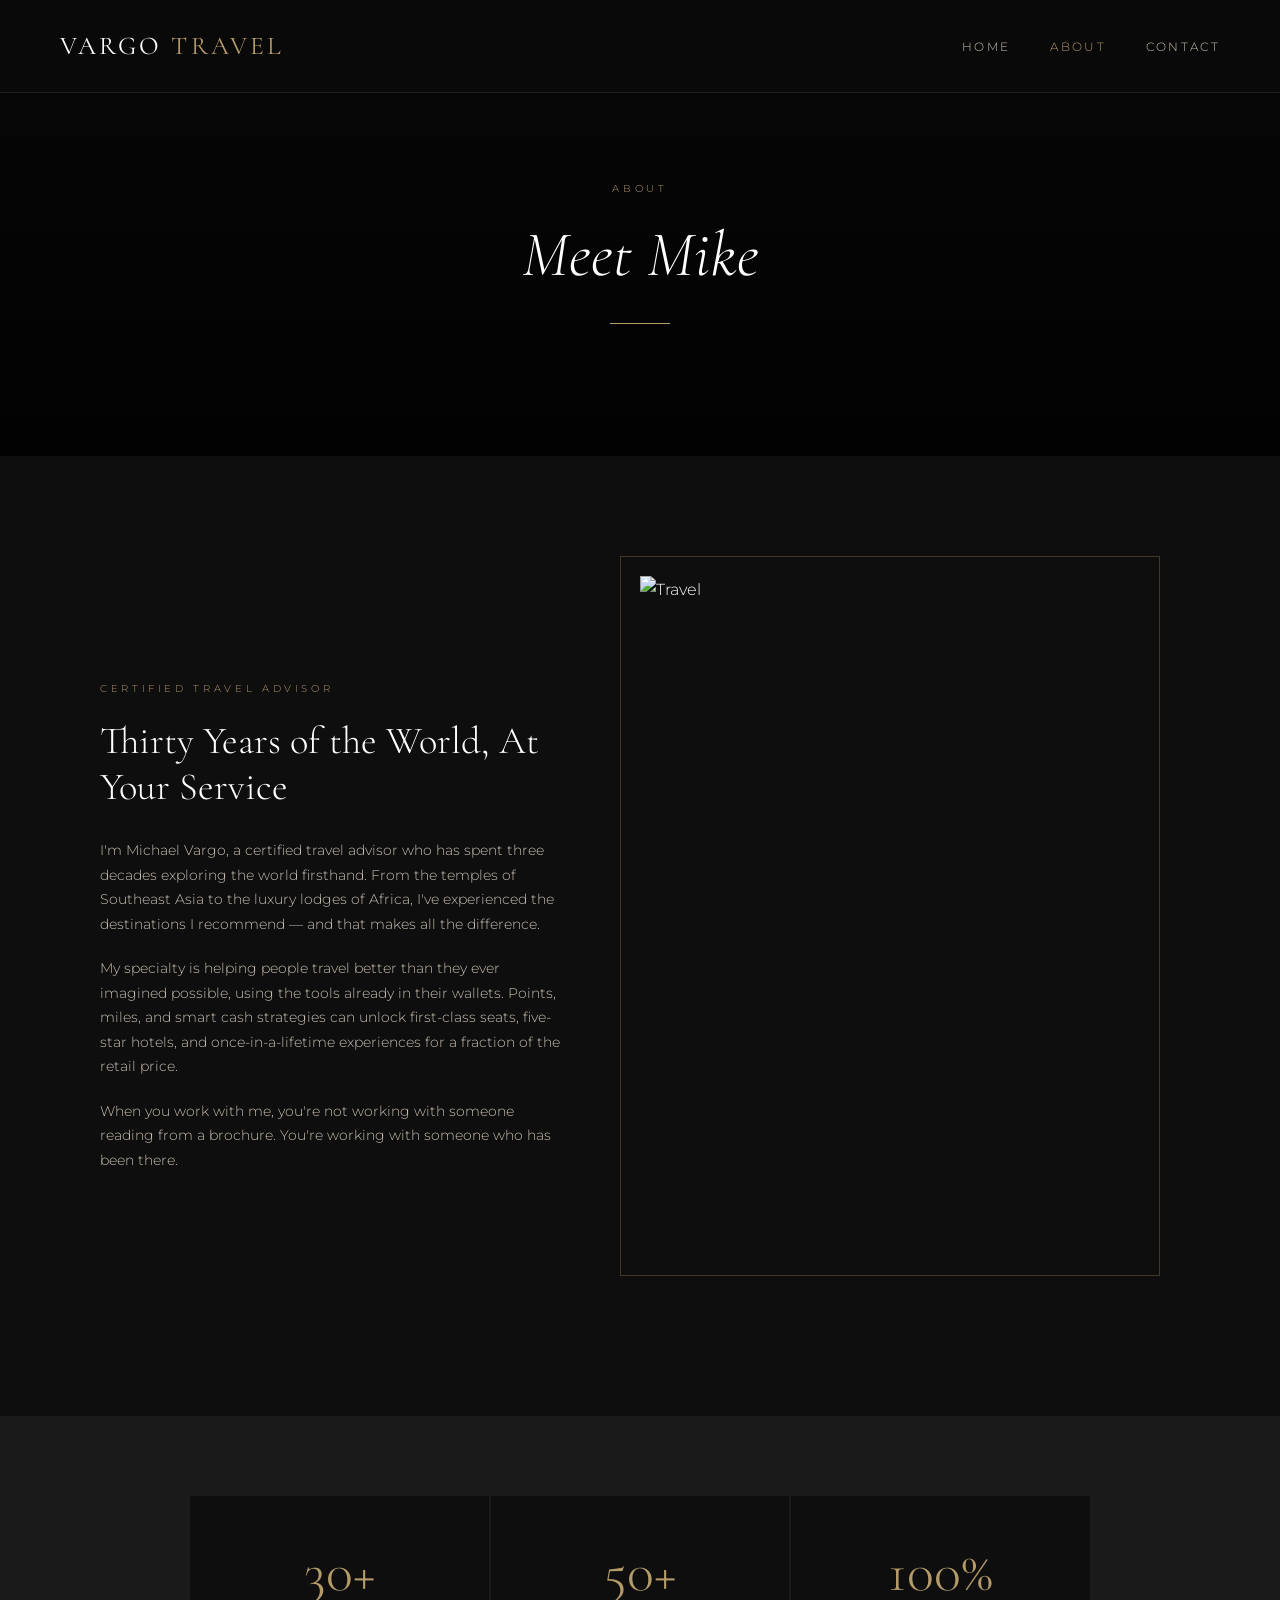
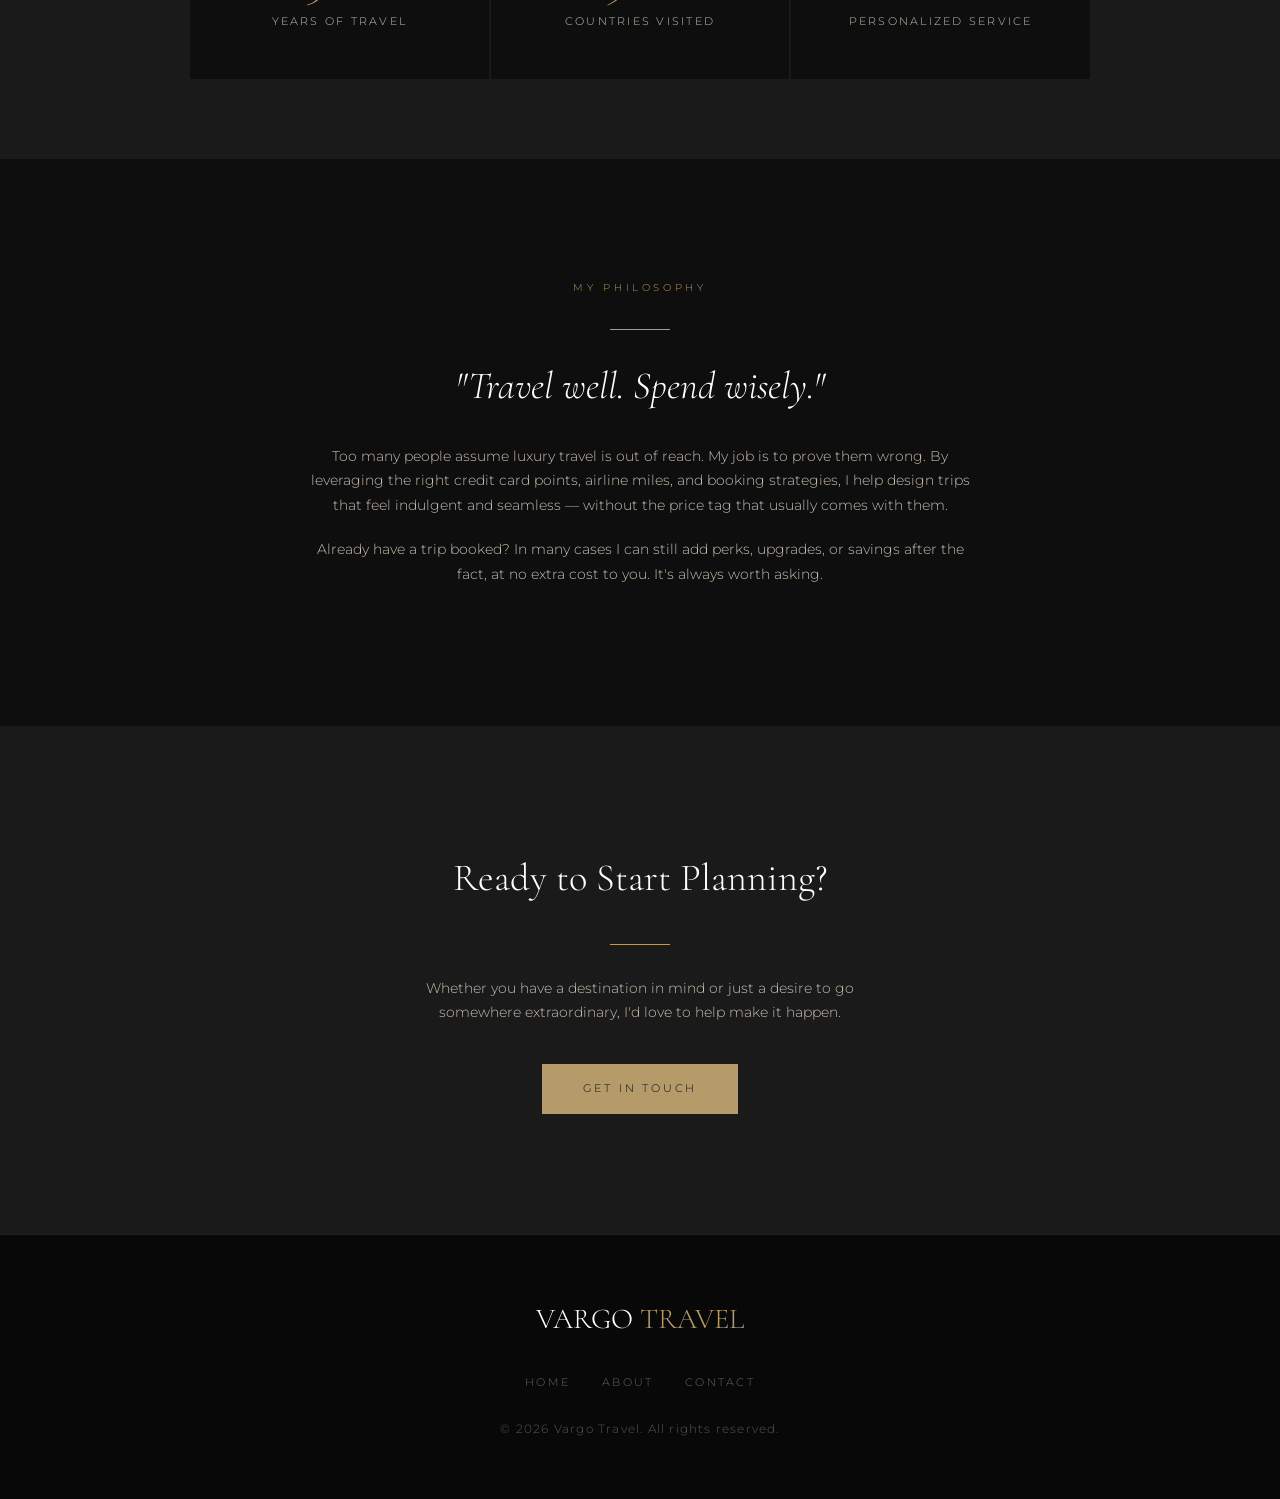
==== about.html @ 6642aa38 "v1" ====
<!DOCTYPE html>
<html lang="en">
<head>
  <meta charset="UTF-8" />
  <meta name="viewport" content="width=device-width, initial-scale=1.0"/>
  <title>About | Vargo Travel</title>
  <link rel="preconnect" href="https://fonts.googleapis.com">
  <link href="https://fonts.googleapis.com/css2?family=Cormorant+Garamond:ital,wght@0,300;0,400;0,500;1,300;1,400&family=Montserrat:wght@300;400;500;600&display=swap" rel="stylesheet">
  <style>
    *, *::before, *::after { box-sizing: border-box; margin: 0; padding: 0; }

    :root {
      --gold: #b59a6a;
      --gold-light: #d4b88a;
      --dark: #0e0e0e;
      --charcoal: #1a1a1a;
      --mid: #2e2e2e;
      --text-light: #c8bfb2;
      --white: #ffffff;
    }

    html { scroll-behavior: smooth; }

    body {
      font-family: 'Montserrat', sans-serif;
      background: var(--dark);
      color: var(--white);
      font-weight: 300;
      line-height: 1.7;
    }

    /* NAV */
    nav {
      position: fixed;
      top: 0; left: 0; right: 0;
      z-index: 100;
      display: flex;
      align-items: center;
      justify-content: space-between;
      padding: 24px 60px;
      background: rgba(10,10,10,0.95);
      backdrop-filter: blur(10px);
      border-bottom: 1px solid #1f1f1f;
    }
    .nav-logo {
      font-family: 'Cormorant Garamond', serif;
      font-size: 1.6rem;
      font-weight: 400;
      letter-spacing: 0.12em;
      color: var(--white);
      text-decoration: none;
    }
    .nav-logo span { color: var(--gold); }
    .nav-links { display: flex; gap: 40px; list-style: none; }
    .nav-links a {
      color: var(--text-light);
      text-decoration: none;
      font-size: 0.72rem;
      letter-spacing: 0.2em;
      text-transform: uppercase;
      transition: color 0.3s;
    }
    .nav-links a:hover, .nav-links a.active { color: var(--gold); }

    /* PAGE HERO */
    .page-hero {
      padding: 180px 60px 100px;
      text-align: center;
      background:
        linear-gradient(to bottom, rgba(0,0,0,0.5), rgba(0,0,0,0.85)),
        url('https://images.unsplash.com/photo-1488085061387-422e29b40080?w=1800&q=80') center/cover no-repeat;
    }
    .page-hero .eyebrow {
      font-size: 0.65rem;
      letter-spacing: 0.35em;
      text-transform: uppercase;
      color: var(--gold);
      margin-bottom: 20px;
    }
    .page-hero h1 {
      font-family: 'Cormorant Garamond', serif;
      font-size: clamp(2.5rem, 5vw, 4.5rem);
      font-weight: 300;
      font-style: italic;
      line-height: 1.15;
    }

    .gold-divider {
      width: 60px;
      height: 1px;
      background: var(--gold);
      margin: 32px auto;
    }

    /* INTRO */
    .intro {
      display: grid;
      grid-template-columns: 1fr 1fr;
      gap: 0;
      max-width: 1200px;
      margin: 0 auto;
      padding: 120px 60px;
      align-items: center;
    }
    .intro-text { padding-right: 80px; }
    .intro-text .eyebrow {
      font-size: 0.65rem;
      letter-spacing: 0.35em;
      text-transform: uppercase;
      color: var(--gold);
      margin-bottom: 20px;
    }
    .intro-text h2 {
      font-family: 'Cormorant Garamond', serif;
      font-size: clamp(1.8rem, 3vw, 2.8rem);
      font-weight: 300;
      margin-bottom: 28px;
      line-height: 1.2;
    }
    .intro-text p {
      color: var(--text-light);
      font-size: 0.9rem;
      margin-bottom: 20px;
    }
    .intro-image {
      position: relative;
    }
    .intro-image img {
      width: 100%;
      aspect-ratio: 3/4;
      object-fit: cover;
      display: block;
    }
    .intro-image::before {
      content: '';
      position: absolute;
      top: -20px; left: -20px;
      right: 20px; bottom: 20px;
      border: 1px solid var(--gold);
      opacity: 0.3;
      z-index: -1;
    }

    /* STATS */
    .stats {
      background: var(--charcoal);
      padding: 80px 60px;
    }
    .stats-grid {
      display: grid;
      grid-template-columns: repeat(3, 1fr);
      max-width: 900px;
      margin: 0 auto;
      text-align: center;
      gap: 2px;
    }
    .stat {
      padding: 48px 40px;
      background: var(--dark);
    }
    .stat-number {
      font-family: 'Cormorant Garamond', serif;
      font-size: 3.5rem;
      font-weight: 300;
      color: var(--gold);
      line-height: 1;
      margin-bottom: 12px;
    }
    .stat-label {
      font-size: 0.7rem;
      letter-spacing: 0.2em;
      text-transform: uppercase;
      color: var(--text-light);
    }

    /* PHILOSOPHY */
    .philosophy {
      padding: 120px 60px;
      max-width: 800px;
      margin: 0 auto;
      text-align: center;
    }
    .philosophy .eyebrow {
      font-size: 0.65rem;
      letter-spacing: 0.35em;
      text-transform: uppercase;
      color: var(--gold);
      margin-bottom: 20px;
    }
    .philosophy h2 {
      font-family: 'Cormorant Garamond', serif;
      font-size: clamp(1.8rem, 3vw, 2.8rem);
      font-weight: 300;
      font-style: italic;
      margin-bottom: 32px;
      line-height: 1.3;
    }
    .philosophy p {
      color: var(--text-light);
      font-size: 0.9rem;
      margin-bottom: 20px;
    }

    /* CTA */
    .cta-section {
      padding: 120px 60px;
      text-align: center;
      background: var(--charcoal);
    }
    .cta-section h2 {
      font-family: 'Cormorant Garamond', serif;
      font-size: clamp(1.8rem, 3vw, 2.8rem);
      font-weight: 300;
      margin-bottom: 20px;
    }
    .cta-section p {
      color: var(--text-light);
      max-width: 480px;
      margin: 0 auto 40px;
      font-size: 0.88rem;
    }
    .btn {
      display: inline-block;
      padding: 14px 40px;
      border: 1px solid var(--gold);
      color: var(--gold);
      text-decoration: none;
      font-size: 0.7rem;
      letter-spacing: 0.25em;
      text-transform: uppercase;
      transition: all 0.3s;
    }
    .btn:hover { background: var(--gold); color: var(--dark); }
    .btn-solid { background: var(--gold); color: var(--dark); }
    .btn-solid:hover { background: var(--gold-light); border-color: var(--gold-light); }

    /* FOOTER */
    footer {
      padding: 60px;
      background: #080808;
      text-align: center;
      border-top: 1px solid #1f1f1f;
    }
    .footer-logo {
      font-family: 'Cormorant Garamond', serif;
      font-size: 1.8rem;
      color: var(--white);
      margin-bottom: 16px;
    }
    .footer-logo span { color: var(--gold); }
    footer p { color: #555; font-size: 0.75rem; letter-spacing: 0.1em; }
    .footer-links { display: flex; gap: 32px; justify-content: center; margin: 24px 0; list-style: none; }
    .footer-links a {
      color: #666;
      text-decoration: none;
      font-size: 0.7rem;
      letter-spacing: 0.2em;
      text-transform: uppercase;
      transition: color 0.3s;
    }
    .footer-links a:hover { color: var(--gold); }

    @media (max-width: 900px) {
      .intro { grid-template-columns: 1fr; padding: 80px 24px; }
      .intro-text { padding-right: 0; margin-bottom: 48px; }
      .stats-grid { grid-template-columns: 1fr; }
      nav { padding: 20px 24px; }
      .nav-links { gap: 24px; }
      .page-hero { padding: 140px 24px 80px; }
      .philosophy, .cta-section { padding: 80px 24px; }
      footer { padding: 40px 24px; }
    }
  </style>
</head>
<body>

  <nav>
    <a href="index.html" class="nav-logo">VARGO <span>TRAVEL</span></a>
    <ul class="nav-links">
      <li><a href="index.html">Home</a></li>
      <li><a href="about.html" class="active">About</a></li>
      <li><a href="contact.html">Contact</a></li>
    </ul>
  </nav>

  <!-- PAGE HERO -->
  <section class="page-hero">
    <p class="eyebrow">About</p>
    <h1>Meet Mike</h1>
    <div class="gold-divider"></div>
  </section>

  <!-- INTRO -->
  <section class="intro">
    <div class="intro-text">
      <p class="eyebrow">Certified Travel Advisor</p>
      <h2>Thirty Years of the World, At Your Service</h2>
      <p>I'm Michael Vargo, a certified travel advisor who has spent three decades exploring the world firsthand. From the temples of Southeast Asia to the luxury lodges of Africa, I've experienced the destinations I recommend — and that makes all the difference.</p>
      <p>My specialty is helping people travel better than they ever imagined possible, using the tools already in their wallets. Points, miles, and smart cash strategies can unlock first-class seats, five-star hotels, and once-in-a-lifetime experiences for a fraction of the retail price.</p>
      <p>When you work with me, you're not working with someone reading from a brochure. You're working with someone who has been there.</p>
    </div>
    <div class="intro-image">
      <img src="https://images.unsplash.com/photo-1500835556837-99ac94a94552?w=800&q=80" alt="Travel" />
    </div>
  </section>

  <!-- STATS -->
  <section class="stats">
    <div class="stats-grid">
      <div class="stat">
        <div class="stat-number">30+</div>
        <div class="stat-label">Years of Travel</div>
      </div>
      <div class="stat">
        <div class="stat-number">50+</div>
        <div class="stat-label">Countries Visited</div>
      </div>
      <div class="stat">
        <div class="stat-number">100%</div>
        <div class="stat-label">Personalized Service</div>
      </div>
    </div>
  </section>

  <!-- PHILOSOPHY -->
  <section class="philosophy">
    <p class="eyebrow">My Philosophy</p>
    <div class="gold-divider"></div>
    <h2>"Travel well. Spend wisely."</h2>
    <p>Too many people assume luxury travel is out of reach. My job is to prove them wrong. By leveraging the right credit card points, airline miles, and booking strategies, I help design trips that feel indulgent and seamless — without the price tag that usually comes with them.</p>
    <p>Already have a trip booked? In many cases I can still add perks, upgrades, or savings after the fact, at no extra cost to you. It's always worth asking.</p>
  </section>

  <!-- CTA -->
  <section class="cta-section">
    <h2>Ready to Start Planning?</h2>
    <div class="gold-divider"></div>
    <p>Whether you have a destination in mind or just a desire to go somewhere extraordinary, I'd love to help make it happen.</p>
    <a href="contact.html" class="btn btn-solid">Get In Touch</a>
  </section>

  <footer>
    <div class="footer-logo">VARGO <span>TRAVEL</span></div>
    <ul class="footer-links">
      <li><a href="index.html">Home</a></li>
      <li><a href="about.html">About</a></li>
      <li><a href="contact.html">Contact</a></li>
    </ul>
    <p>&copy; 2026 Vargo Travel. All rights reserved.</p>
  </footer>

</body>
</html>
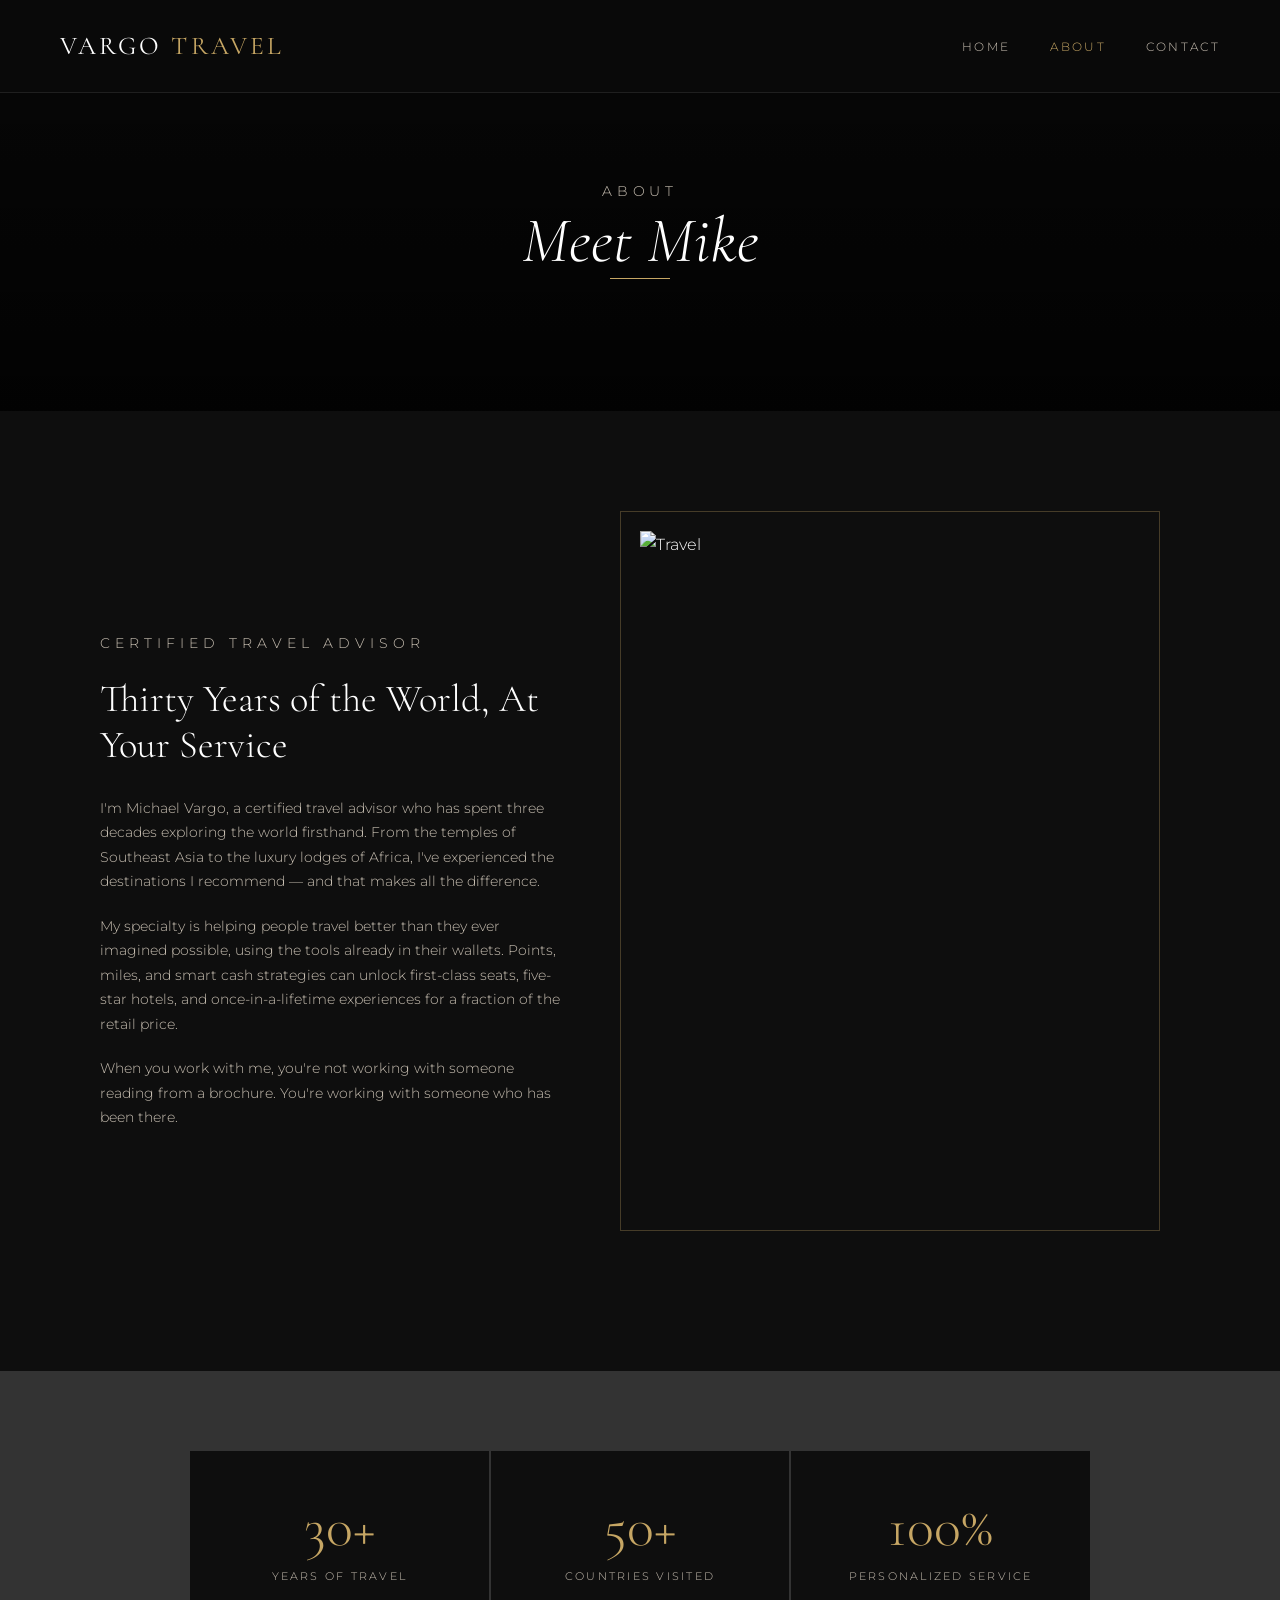
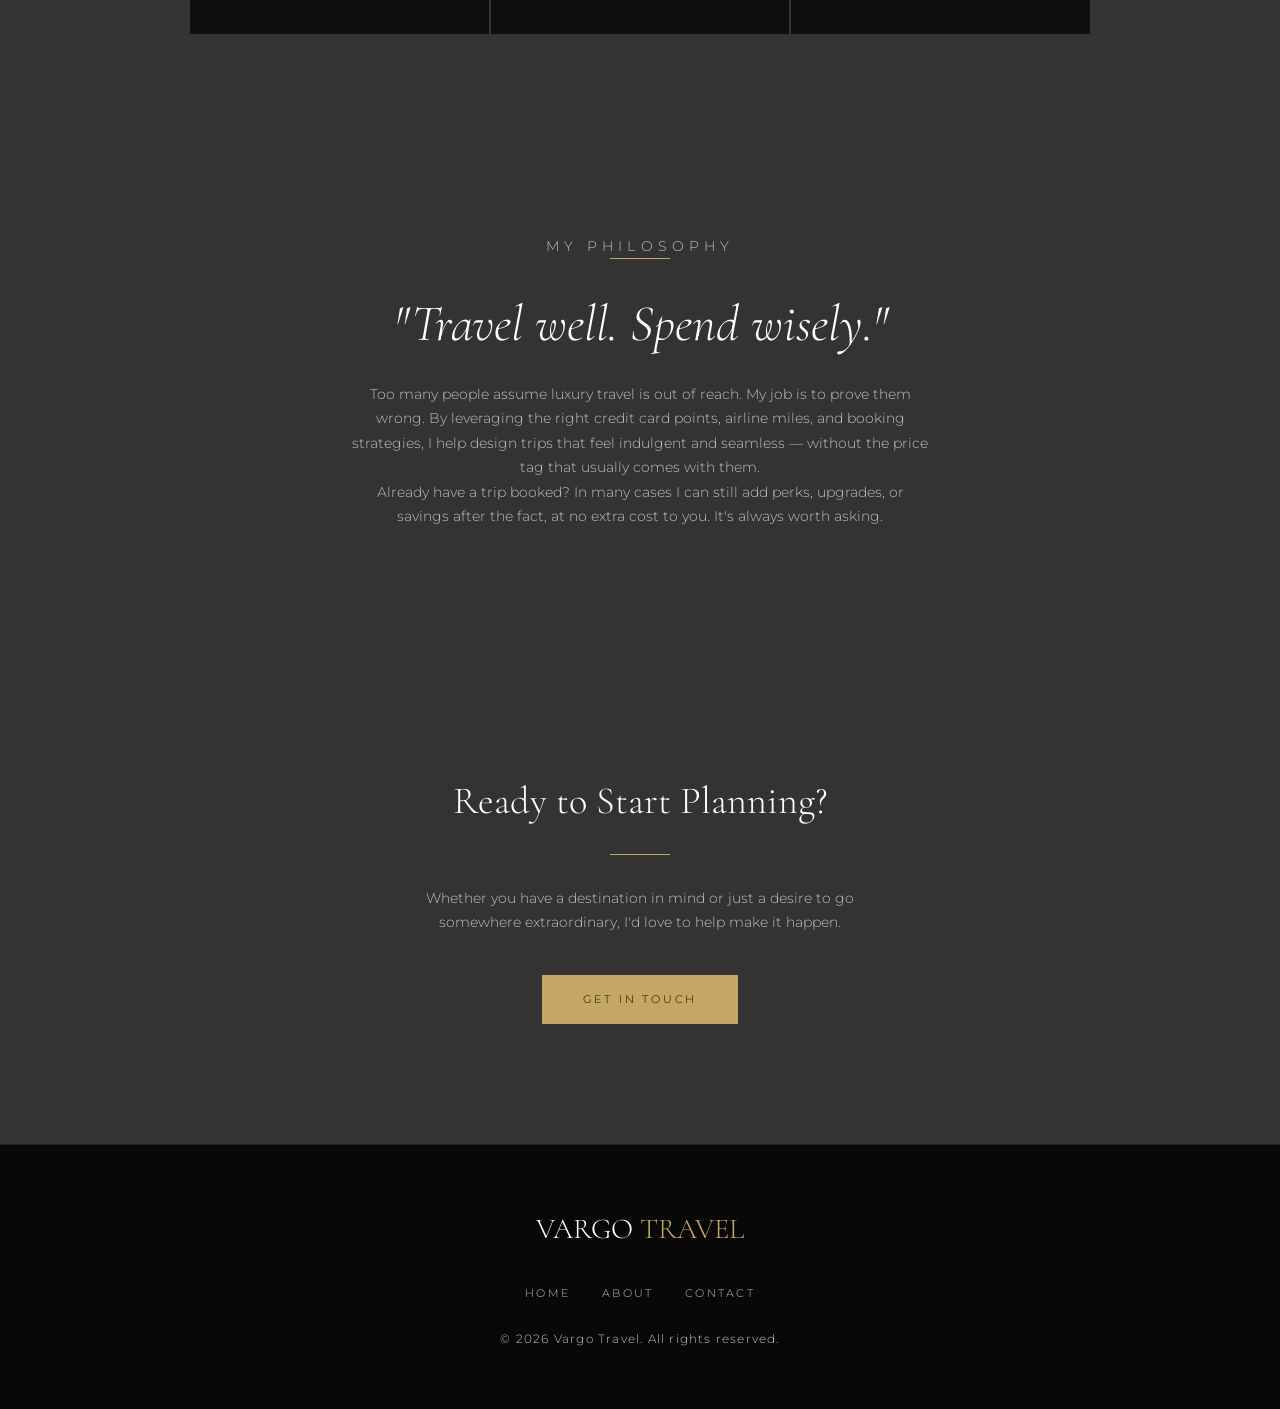
==== commit d8124013: "created css file" ====
--- a/about.html
+++ b/about.html
@@ -6,275 +6,11 @@
   <title>About | Vargo Travel</title>
   <link rel="preconnect" href="https://fonts.googleapis.com">
   <link href="https://fonts.googleapis.com/css2?family=Cormorant+Garamond:ital,wght@0,300;0,400;0,500;1,300;1,400&family=Montserrat:wght@300;400;500;600&display=swap" rel="stylesheet">
-  <style>
-    *, *::before, *::after { box-sizing: border-box; margin: 0; padding: 0; }
-
-    :root {
-      --gold: #b59a6a;
-      --gold-light: #d4b88a;
-      --dark: #0e0e0e;
-      --charcoal: #1a1a1a;
-      --mid: #2e2e2e;
-      --text-light: #c8bfb2;
-      --white: #ffffff;
-    }
-
-    html { scroll-behavior: smooth; }
-
-    body {
-      font-family: 'Montserrat', sans-serif;
-      background: var(--dark);
-      color: var(--white);
-      font-weight: 300;
-      line-height: 1.7;
-    }
-
-    /* NAV */
-    nav {
-      position: fixed;
-      top: 0; left: 0; right: 0;
-      z-index: 100;
-      display: flex;
-      align-items: center;
-      justify-content: space-between;
-      padding: 24px 60px;
-      background: rgba(10,10,10,0.95);
-      backdrop-filter: blur(10px);
-      border-bottom: 1px solid #1f1f1f;
-    }
-    .nav-logo {
-      font-family: 'Cormorant Garamond', serif;
-      font-size: 1.6rem;
-      font-weight: 400;
-      letter-spacing: 0.12em;
-      color: var(--white);
-      text-decoration: none;
-    }
-    .nav-logo span { color: var(--gold); }
-    .nav-links { display: flex; gap: 40px; list-style: none; }
-    .nav-links a {
-      color: var(--text-light);
-      text-decoration: none;
-      font-size: 0.72rem;
-      letter-spacing: 0.2em;
-      text-transform: uppercase;
-      transition: color 0.3s;
-    }
-    .nav-links a:hover, .nav-links a.active { color: var(--gold); }
-
-    /* PAGE HERO */
-    .page-hero {
-      padding: 180px 60px 100px;
-      text-align: center;
-      background:
-        linear-gradient(to bottom, rgba(0,0,0,0.5), rgba(0,0,0,0.85)),
-        url('https://images.unsplash.com/photo-1488085061387-422e29b40080?w=1800&q=80') center/cover no-repeat;
-    }
-    .page-hero .eyebrow {
-      font-size: 0.65rem;
-      letter-spacing: 0.35em;
-      text-transform: uppercase;
-      color: var(--gold);
-      margin-bottom: 20px;
-    }
-    .page-hero h1 {
-      font-family: 'Cormorant Garamond', serif;
-      font-size: clamp(2.5rem, 5vw, 4.5rem);
-      font-weight: 300;
-      font-style: italic;
-      line-height: 1.15;
-    }
-
-    .gold-divider {
-      width: 60px;
-      height: 1px;
-      background: var(--gold);
-      margin: 32px auto;
-    }
-
-    /* INTRO */
-    .intro {
-      display: grid;
-      grid-template-columns: 1fr 1fr;
-      gap: 0;
-      max-width: 1200px;
-      margin: 0 auto;
-      padding: 120px 60px;
-      align-items: center;
-    }
-    .intro-text { padding-right: 80px; }
-    .intro-text .eyebrow {
-      font-size: 0.65rem;
-      letter-spacing: 0.35em;
-      text-transform: uppercase;
-      color: var(--gold);
-      margin-bottom: 20px;
-    }
-    .intro-text h2 {
-      font-family: 'Cormorant Garamond', serif;
-      font-size: clamp(1.8rem, 3vw, 2.8rem);
-      font-weight: 300;
-      margin-bottom: 28px;
-      line-height: 1.2;
-    }
-    .intro-text p {
-      color: var(--text-light);
-      font-size: 0.9rem;
-      margin-bottom: 20px;
-    }
-    .intro-image {
-      position: relative;
-    }
-    .intro-image img {
-      width: 100%;
-      aspect-ratio: 3/4;
-      object-fit: cover;
-      display: block;
-    }
-    .intro-image::before {
-      content: '';
-      position: absolute;
-      top: -20px; left: -20px;
-      right: 20px; bottom: 20px;
-      border: 1px solid var(--gold);
-      opacity: 0.3;
-      z-index: -1;
-    }
-
-    /* STATS */
-    .stats {
-      background: var(--charcoal);
-      padding: 80px 60px;
-    }
-    .stats-grid {
-      display: grid;
-      grid-template-columns: repeat(3, 1fr);
-      max-width: 900px;
-      margin: 0 auto;
-      text-align: center;
-      gap: 2px;
-    }
-    .stat {
-      padding: 48px 40px;
-      background: var(--dark);
-    }
-    .stat-number {
-      font-family: 'Cormorant Garamond', serif;
-      font-size: 3.5rem;
-      font-weight: 300;
-      color: var(--gold);
-      line-height: 1;
-      margin-bottom: 12px;
-    }
-    .stat-label {
-      font-size: 0.7rem;
-      letter-spacing: 0.2em;
-      text-transform: uppercase;
-      color: var(--text-light);
-    }
-
-    /* PHILOSOPHY */
-    .philosophy {
-      padding: 120px 60px;
-      max-width: 800px;
-      margin: 0 auto;
-      text-align: center;
-    }
-    .philosophy .eyebrow {
-      font-size: 0.65rem;
-      letter-spacing: 0.35em;
-      text-transform: uppercase;
-      color: var(--gold);
-      margin-bottom: 20px;
-    }
-    .philosophy h2 {
-      font-family: 'Cormorant Garamond', serif;
-      font-size: clamp(1.8rem, 3vw, 2.8rem);
-      font-weight: 300;
-      font-style: italic;
-      margin-bottom: 32px;
-      line-height: 1.3;
-    }
-    .philosophy p {
-      color: var(--text-light);
-      font-size: 0.9rem;
-      margin-bottom: 20px;
-    }
-
-    /* CTA */
-    .cta-section {
-      padding: 120px 60px;
-      text-align: center;
-      background: var(--charcoal);
-    }
-    .cta-section h2 {
-      font-family: 'Cormorant Garamond', serif;
-      font-size: clamp(1.8rem, 3vw, 2.8rem);
-      font-weight: 300;
-      margin-bottom: 20px;
-    }
-    .cta-section p {
-      color: var(--text-light);
-      max-width: 480px;
-      margin: 0 auto 40px;
-      font-size: 0.88rem;
-    }
-    .btn {
-      display: inline-block;
-      padding: 14px 40px;
-      border: 1px solid var(--gold);
-      color: var(--gold);
-      text-decoration: none;
-      font-size: 0.7rem;
-      letter-spacing: 0.25em;
-      text-transform: uppercase;
-      transition: all 0.3s;
-    }
-    .btn:hover { background: var(--gold); color: var(--dark); }
-    .btn-solid { background: var(--gold); color: var(--dark); }
-    .btn-solid:hover { background: var(--gold-light); border-color: var(--gold-light); }
-
-    /* FOOTER */
-    footer {
-      padding: 60px;
-      background: #080808;
-      text-align: center;
-      border-top: 1px solid #1f1f1f;
-    }
-    .footer-logo {
-      font-family: 'Cormorant Garamond', serif;
-      font-size: 1.8rem;
-      color: var(--white);
-      margin-bottom: 16px;
-    }
-    .footer-logo span { color: var(--gold); }
-    footer p { color: #555; font-size: 0.75rem; letter-spacing: 0.1em; }
-    .footer-links { display: flex; gap: 32px; justify-content: center; margin: 24px 0; list-style: none; }
-    .footer-links a {
-      color: #666;
-      text-decoration: none;
-      font-size: 0.7rem;
-      letter-spacing: 0.2em;
-      text-transform: uppercase;
-      transition: color 0.3s;
-    }
-    .footer-links a:hover { color: var(--gold); }
-
-    @media (max-width: 900px) {
-      .intro { grid-template-columns: 1fr; padding: 80px 24px; }
-      .intro-text { padding-right: 0; margin-bottom: 48px; }
-      .stats-grid { grid-template-columns: 1fr; }
-      nav { padding: 20px 24px; }
-      .nav-links { gap: 24px; }
-      .page-hero { padding: 140px 24px 80px; }
-      .philosophy, .cta-section { padding: 80px 24px; }
-      footer { padding: 40px 24px; }
-    }
-  </style>
+  <link rel="stylesheet" href="styles.css">
 </head>
 <body>
 
-  <nav>
+  <nav class="solid">
     <a href="index.html" class="nav-logo">VARGO <span>TRAVEL</span></a>
     <ul class="nav-links">
       <li><a href="index.html">Home</a></li>
@@ -284,7 +20,7 @@
   </nav>
 
   <!-- PAGE HERO -->
-  <section class="page-hero">
+  <section class="page-hero" style="background: linear-gradient(to bottom, rgba(0,0,0,0.5), rgba(0,0,0,0.85)), url('https://images.unsplash.com/photo-1488085061387-422e29b40080?w=1800&q=80') center/cover no-repeat;">
     <p class="eyebrow">About</p>
     <h1>Meet Mike</h1>
     <div class="gold-divider"></div>
@@ -301,6 +37,7 @@
     </div>
     <div class="intro-image">
       <img src="https://images.unsplash.com/photo-1500835556837-99ac94a94552?w=800&q=80" alt="Travel" />
+      <!--img src="./images/me-beer.jpeg" alt="Travel" /-->
     </div>
   </section>
 
@@ -332,7 +69,7 @@
   </section>
 
   <!-- CTA -->
-  <section class="cta-section">
+  <section class="cta-charcoal">
     <h2>Ready to Start Planning?</h2>
     <div class="gold-divider"></div>
     <p>Whether you have a destination in mind or just a desire to go somewhere extraordinary, I'd love to help make it happen.</p>
--- a/styles.css
+++ b/styles.css
@@ -0,0 +1,532 @@
+*, *::before, *::after { box-sizing: border-box; margin: 0; padding: 0; }
+
+:root {
+  --gold: #C6A664;
+  --gold-light: #d4b88a;
+  --dark: #0e0e0e;
+  --charcoal: #333333;
+  --mid: #2e2e2e;
+  --text-light: #c8bfb2;
+  --white: #ffffff;
+  --teal: #009688;
+}
+
+html { scroll-behavior: smooth; }
+
+body {
+  font-family: 'Montserrat', sans-serif;
+  background: var(--dark);
+  color: var(--white);
+  font-weight: 300;
+  line-height: 1.7;
+}
+
+/* NAV */
+nav {
+  position: fixed;
+  top: 0; left: 0; right: 0;
+  z-index: 100;
+  display: flex;
+  align-items: center;
+  justify-content: space-between;
+  padding: 24px 60px;
+  background: linear-gradient(to bottom, rgba(0,0,0,0.8), transparent);
+  transition: background 0.3s;
+}
+nav.scrolled {
+  background: rgba(10,10,10,0.95);
+  backdrop-filter: blur(10px);
+}
+nav.solid {
+  background: rgba(10,10,10,0.95);
+  backdrop-filter: blur(10px);
+  border-bottom: 1px solid #1f1f1f;
+}
+.nav-logo {
+  font-family: 'Cormorant Garamond', serif;
+  font-size: 1.6rem;
+  font-weight: 400;
+  letter-spacing: 0.12em;
+  color: var(--white);
+  text-decoration: none;
+}
+.nav-logo span { color: var(--gold); }
+.nav-links { display: flex; gap: 40px; list-style: none; }
+.nav-links a {
+  color: var(--text-light);
+  text-decoration: none;
+  font-size: 0.72rem;
+  letter-spacing: 0.2em;
+  text-transform: uppercase;
+  transition: color 0.3s;
+}
+.nav-links a:hover,
+.nav-links a.active { color: var(--gold); }
+
+/* HERO */
+.hero {
+  height: 100vh;
+  position: relative;
+  display: flex;
+  align-items: center;
+  justify-content: center;
+  text-align: center;
+  overflow: hidden;
+}
+.hero-bg {
+  position: absolute;
+  inset: 0;
+  background:
+    linear-gradient(to bottom, rgba(0,0,0,0.3) 0%, rgba(0,0,0,0.55) 60%, rgba(0,0,0,0.85) 100%),
+    url('https://images.unsplash.com/photo-1506905925346-21bda4d32df4?w=1800&q=80') center/cover no-repeat;
+}
+.hero-content { position: relative; z-index: 1; max-width: 820px; padding: 0 24px; }
+.hero-eyebrow {
+  font-size: 0.68rem;
+  letter-spacing: 0.35em;
+  text-transform: uppercase;
+  color: var(--gold);
+  margin-bottom: 28px;
+}
+.hero h1 {
+  font-family: 'Cormorant Garamond', serif;
+  font-size: clamp(3rem, 7vw, 5.5rem);
+  font-weight: 300;
+  line-height: 1.1;
+  margin-bottom: 28px;
+  letter-spacing: 0.02em;
+}
+.hero h1 em { font-style: italic; color: var(--gold-light); }
+.hero-sub {
+  font-size: 0.85rem;
+  color: var(--text-light);
+  max-width: 520px;
+  margin: 0 auto 48px;
+  letter-spacing: 0.05em;
+}
+
+/* BUTTONS */
+.btn {
+  display: inline-block;
+  padding: 14px 40px;
+  border: 1px solid var(--gold);
+  color: var(--gold);
+  text-decoration: none;
+  font-size: 0.7rem;
+  letter-spacing: 0.25em;
+  text-transform: uppercase;
+  transition: all 0.3s;
+}
+.btn:hover { background: var(--gold); color: var(--dark); }
+.btn-solid { background: var(--gold); color: var(--dark); }
+.btn-solid:hover { background: var(--gold-light); border-color: var(--gold-light); }
+.btn-group { display: flex; gap: 16px; justify-content: center; flex-wrap: wrap; }
+
+/* DIVIDER */
+.gold-divider {
+  width: 60px;
+  height: 1px;
+  background: var(--gold);
+  margin: 0 auto 32px;
+}
+
+/* SECTION EYEBROW */
+.section-eyebrow,
+.eyebrow {
+  font-size: 0.65rem;
+  letter-spacing: 0.35em;
+  text-transform: uppercase;
+  color: var(--gold);
+  margin-bottom: 20px;
+}
+
+/* PHILOSOPHY (index) */
+.philosophy {
+  padding: 120px 60px;
+  text-align: center;
+  background: var(--charcoal);
+}
+.philosophy h2 {
+  font-family: 'Cormorant Garamond', serif;
+  font-size: clamp(2rem, 4vw, 3.2rem);
+  font-weight: 300;
+  font-style: italic;
+  max-width: 700px;
+  margin: 0 auto 24px;
+  line-height: 1.3;
+}
+.philosophy p {
+  max-width: 580px;
+  margin: 0 auto;
+  color: var(--text-light);
+  font-size: 0.9rem;
+}
+
+/* BENEFITS */
+.benefits {
+  padding: 120px 60px;
+  background: var(--dark);
+}
+.benefits-header { text-align: center; margin-bottom: 80px; }
+.benefits-header h2 {
+  font-family: 'Cormorant Garamond', serif;
+  font-size: clamp(2rem, 4vw, 3rem);
+  font-weight: 300;
+  margin-bottom: 16px;
+}
+.benefits-header p { color: var(--text-light); font-size: 0.88rem; max-width: 500px; margin: 0 auto; }
+.benefits-grid {
+  display: grid;
+  grid-template-columns: repeat(auto-fit, minmax(260px, 1fr));
+  gap: 2px;
+  max-width: 1100px;
+  margin: 0 auto;
+}
+.benefit-card {
+  background: var(--charcoal);
+  padding: 48px 40px;
+  transition: background 0.3s;
+}
+.benefit-card:hover { background: var(--mid); }
+.benefit-number {
+  font-family: 'Cormorant Garamond', serif;
+  font-size: 3rem;
+  color: var(--gold);
+  opacity: 0.4;
+  line-height: 1;
+  margin-bottom: 20px;
+}
+.benefit-card h3 {
+  font-size: 0.8rem;
+  letter-spacing: 0.15em;
+  text-transform: uppercase;
+  margin-bottom: 14px;
+  color: var(--white);
+}
+.benefit-card p { color: var(--text-light); font-size: 0.85rem; line-height: 1.8; }
+
+/* CTA SECTION */
+.cta-section {
+  padding: 140px 60px;
+  text-align: center;
+  background:
+    linear-gradient(rgba(0,0,0,0.7), rgba(0,0,0,0.7)),
+    url('https://images.unsplash.com/photo-1436491865332-7a61a109cc05?w=1600&q=80') center/cover fixed;
+}
+.cta-section h2 {
+  font-family: 'Cormorant Garamond', serif;
+  font-size: clamp(2rem, 4vw, 3.5rem);
+  font-weight: 300;
+  margin-bottom: 20px;
+}
+.cta-section p { color: var(--text-light); max-width: 520px; margin: 0 auto 48px; font-size: 0.88rem; }
+
+/* ABOUT - PAGE HERO */
+.page-hero {
+  padding: 180px 60px 100px;
+  text-align: center;
+}
+.page-hero h1 {
+  font-family: 'Cormorant Garamond', serif;
+  font-size: clamp(2.5rem, 5vw, 4.5rem);
+  font-weight: 300;
+  font-style: italic;
+  line-height: 1.15;
+}
+.page-hero p {
+  color: var(--text-light);
+  font-size: 0.88rem;
+  max-width: 500px;
+  margin: 0 auto;
+}
+
+/* ABOUT - INTRO */
+.intro {
+  display: grid;
+  grid-template-columns: 1fr 1fr;
+  gap: 0;
+  max-width: 1200px;
+  margin: 0 auto;
+  padding: 120px 60px;
+  align-items: center;
+}
+.intro-text { padding-right: 80px; }
+.intro-text h2 {
+  font-family: 'Cormorant Garamond', serif;
+  font-size: clamp(1.8rem, 3vw, 2.8rem);
+  font-weight: 300;
+  margin-bottom: 28px;
+  line-height: 1.2;
+}
+.intro-text p {
+  color: var(--text-light);
+  font-size: 0.9rem;
+  margin-bottom: 20px;
+}
+.intro-image { position: relative; }
+.intro-image img {
+  width: 100%;
+  aspect-ratio: 3/4;
+  object-fit: cover;
+  display: block;
+}
+.intro-image::before {
+  content: '';
+  position: absolute;
+  top: -20px; left: -20px;
+  right: 20px; bottom: 20px;
+  border: 1px solid var(--gold);
+  opacity: 0.3;
+  z-index: -1;
+}
+
+/* ABOUT - STATS */
+.stats {
+  background: var(--charcoal);
+  padding: 80px 60px;
+}
+.stats-grid {
+  display: grid;
+  grid-template-columns: repeat(3, 1fr);
+  max-width: 900px;
+  margin: 0 auto;
+  text-align: center;
+  gap: 2px;
+}
+.stat {
+  padding: 48px 40px;
+  background: var(--dark);
+}
+.stat-number {
+  font-family: 'Cormorant Garamond', serif;
+  font-size: 3.5rem;
+  font-weight: 300;
+  color: var(--gold);
+  line-height: 1;
+  margin-bottom: 12px;
+}
+.stat-label {
+  font-size: 0.7rem;
+  letter-spacing: 0.2em;
+  text-transform: uppercase;
+  color: var(--text-light);
+}
+
+/* ABOUT - CTA (charcoal bg variant) */
+.cta-charcoal {
+  padding: 120px 60px;
+  text-align: center;
+  background: var(--charcoal);
+}
+.cta-charcoal h2 {
+  font-family: 'Cormorant Garamond', serif;
+  font-size: clamp(1.8rem, 3vw, 2.8rem);
+  font-weight: 300;
+  margin-bottom: 20px;
+}
+.cta-charcoal p {
+  color: var(--text-light);
+  max-width: 480px;
+  margin: 0 auto 40px;
+  font-size: 0.88rem;
+}
+
+/* CONTACT */
+.contact-section {
+  display: grid;
+  grid-template-columns: 1fr 1.4fr;
+  max-width: 1100px;
+  margin: 0 auto;
+  padding: 120px 60px;
+  gap: 100px;
+  align-items: start;
+}
+.contact-info h2 {
+  font-family: 'Cormorant Garamond', serif;
+  font-size: clamp(1.8rem, 2.5vw, 2.4rem);
+  font-weight: 300;
+  margin-bottom: 24px;
+  line-height: 1.2;
+}
+.contact-info p {
+  color: var(--text-light);
+  font-size: 0.88rem;
+  margin-bottom: 48px;
+}
+.contact-detail { margin-bottom: 28px; }
+.contact-detail-label {
+  font-size: 0.62rem;
+  letter-spacing: 0.25em;
+  text-transform: uppercase;
+  color: var(--gold);
+  margin-bottom: 6px;
+}
+.contact-detail-value {
+  font-size: 0.9rem;
+  color: var(--white);
+}
+.contact-detail-value a {
+  color: var(--white);
+  text-decoration: none;
+  transition: color 0.3s;
+}
+.contact-detail-value a:hover { color: var(--gold); }
+
+.already-booked {
+  margin-top: 48px;
+  padding: 28px 32px;
+  border: 1px solid #2a2a2a;
+  border-left: 2px solid var(--gold);
+}
+.already-booked h4 {
+  font-size: 0.75rem;
+  letter-spacing: 0.15em;
+  text-transform: uppercase;
+  margin-bottom: 10px;
+  color: var(--white);
+}
+.already-booked p {
+  font-size: 0.82rem;
+  color: var(--text-light);
+  margin-bottom: 0;
+}
+
+/* FORM */
+.form-row {
+  display: grid;
+  grid-template-columns: 1fr 1fr;
+  gap: 16px;
+  margin-bottom: 16px;
+}
+.form-group { margin-bottom: 16px; }
+.form-group label {
+  display: block;
+  font-size: 0.62rem;
+  letter-spacing: 0.2em;
+  text-transform: uppercase;
+  color: var(--gold);
+  margin-bottom: 8px;
+}
+.form-group input,
+.form-group select,
+.form-group textarea {
+  width: 100%;
+  background: var(--charcoal);
+  border: 1px solid #2a2a2a;
+  color: var(--white);
+  padding: 14px 16px;
+  font-family: 'Montserrat', sans-serif;
+  font-size: 0.85rem;
+  font-weight: 300;
+  outline: none;
+  transition: border-color 0.3s;
+  appearance: none;
+}
+.form-group input:focus,
+.form-group select:focus,
+.form-group textarea:focus { border-color: var(--gold); }
+.form-group input::placeholder,
+.form-group textarea::placeholder { color: #555; }
+.form-group select option { background: var(--charcoal); }
+.form-group textarea { resize: vertical; min-height: 120px; }
+
+.form-section-label {
+  font-size: 0.62rem;
+  letter-spacing: 0.25em;
+  text-transform: uppercase;
+  color: var(--text-light);
+  margin: 32px 0 16px;
+  padding-bottom: 12px;
+  border-bottom: 1px solid #222;
+}
+
+.btn-submit {
+  display: inline-block;
+  width: 100%;
+  padding: 16px 40px;
+  background: var(--gold);
+  border: 1px solid var(--gold);
+  color: var(--dark);
+  font-family: 'Montserrat', sans-serif;
+  font-size: 0.72rem;
+  letter-spacing: 0.25em;
+  text-transform: uppercase;
+  cursor: pointer;
+  transition: all 0.3s;
+  margin-top: 8px;
+}
+.btn-submit:hover { background: var(--gold-light); border-color: var(--gold-light); }
+
+.form-note {
+  font-size: 0.75rem;
+  color: var(--text-light);
+  margin-top: 16px;
+  text-align: center;
+}
+
+/* SUCCESS MESSAGE */
+.success-message {
+  display: none;
+  text-align: center;
+  padding: 60px 40px;
+  background: var(--charcoal);
+}
+.success-message.visible { display: block; }
+.success-message h3 {
+  font-family: 'Cormorant Garamond', serif;
+  font-size: 2rem;
+  font-weight: 300;
+  font-style: italic;
+  margin-bottom: 16px;
+}
+.success-message p { color: var(--text-light); font-size: 0.88rem; }
+
+/* FOOTER */
+footer {
+  padding: 60px;
+  background: #080808;
+  text-align: center;
+  border-top: 1px solid #1f1f1f;
+}
+.footer-logo {
+  font-family: 'Cormorant Garamond', serif;
+  font-size: 1.8rem;
+  color: var(--white);
+  margin-bottom: 16px;
+}
+.footer-logo span { color: var(--gold); }
+footer p {
+  color: var(--text-light);
+  font-size: 0.75rem;
+  letter-spacing: 0.1em;
+}
+.footer-links {
+  display: flex;
+  gap: 32px;
+  justify-content: center;
+  margin: 24px 0;
+  list-style: none;
+}
+.footer-links a {
+  color: var(--text-light);
+  text-decoration: none;
+  font-size: 0.7rem;
+  letter-spacing: 0.2em;
+  text-transform: uppercase;
+  transition: color 0.3s;
+}
+.footer-links a:hover { color: var(--gold); }
+
+/* RESPONSIVE */
+@media (max-width: 900px) {
+  nav { padding: 20px 24px; }
+  .nav-links { gap: 24px; }
+  .page-hero { padding: 140px 24px 80px; }
+  .intro { grid-template-columns: 1fr; padding: 80px 24px; }
+  .intro-text { padding-right: 0; margin-bottom: 48px; }
+  .stats-grid { grid-template-columns: 1fr; }
+  .contact-section { grid-template-columns: 1fr; gap: 60px; padding: 80px 24px; }
+  .form-row { grid-template-columns: 1fr; }
+  .philosophy, .benefits, .cta-section, .cta-charcoal { padding: 80px 24px; }
+  footer { padding: 40px 24px; }
+}
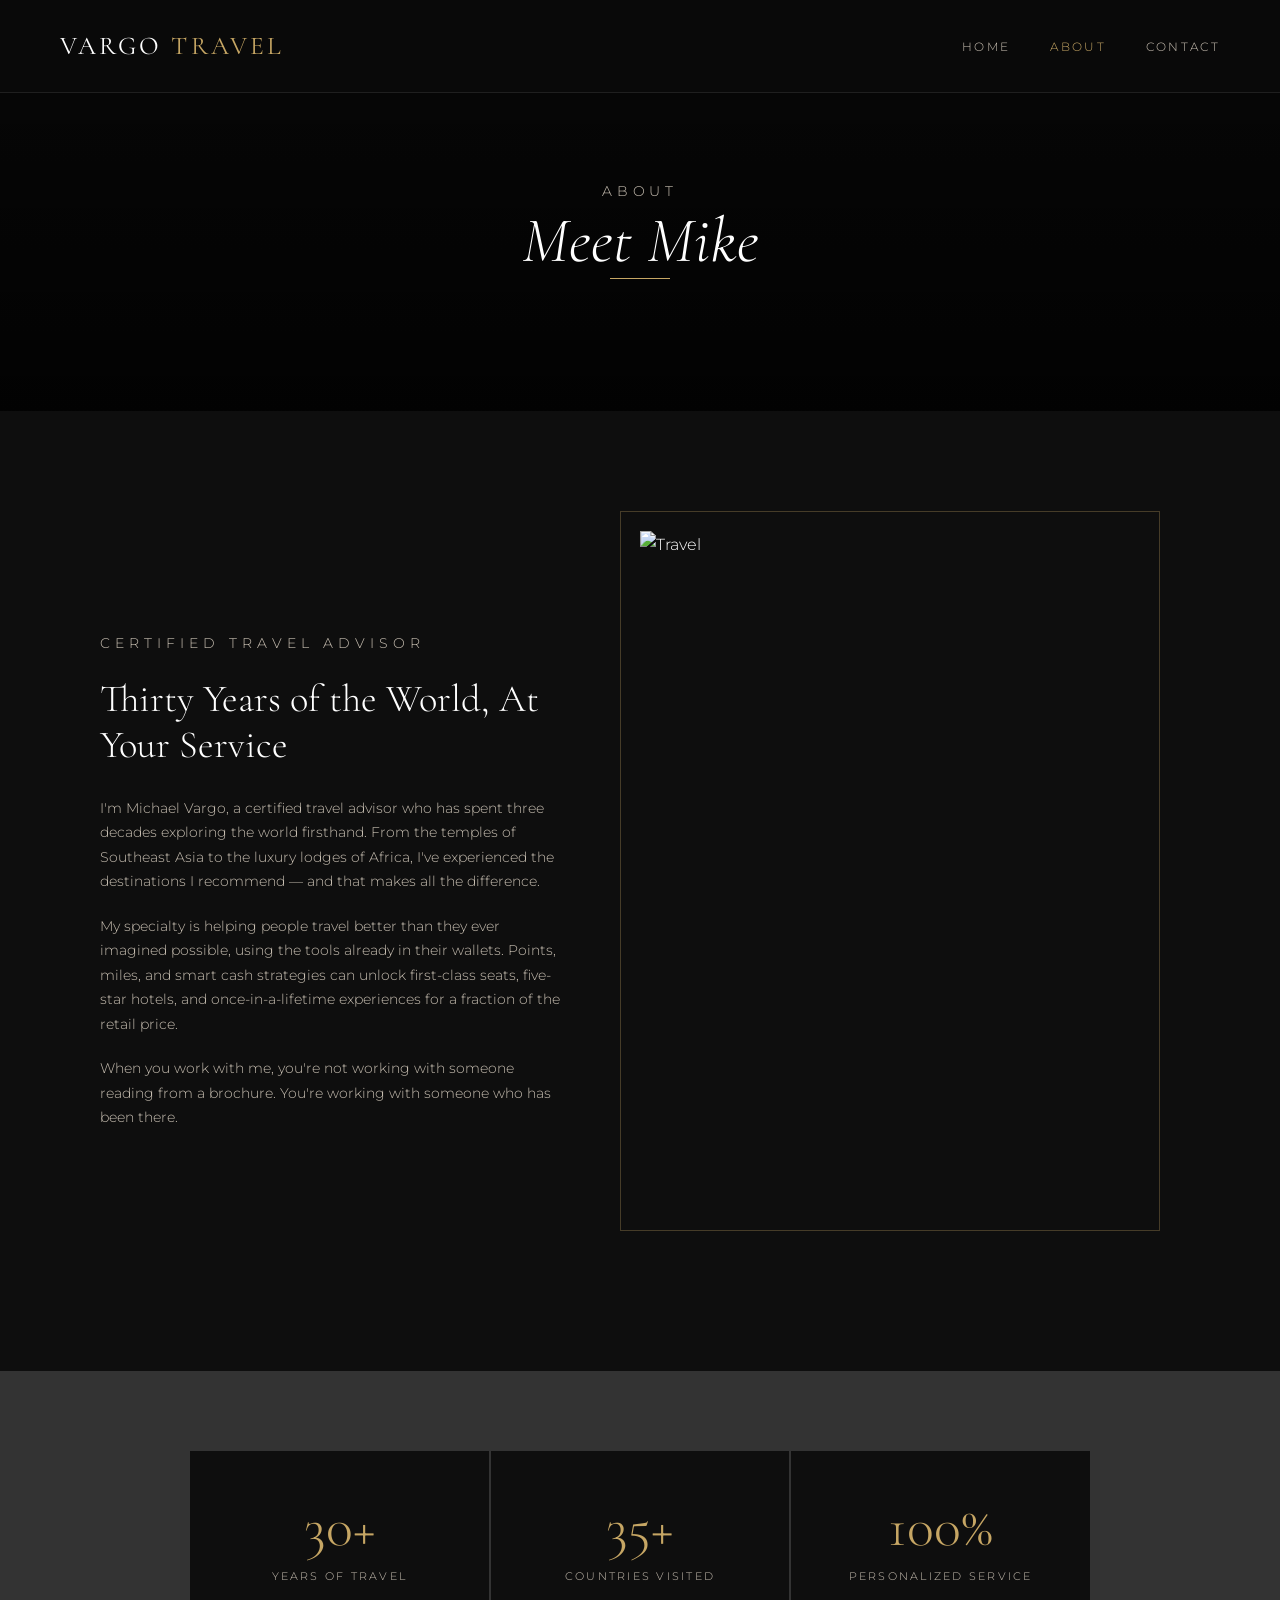
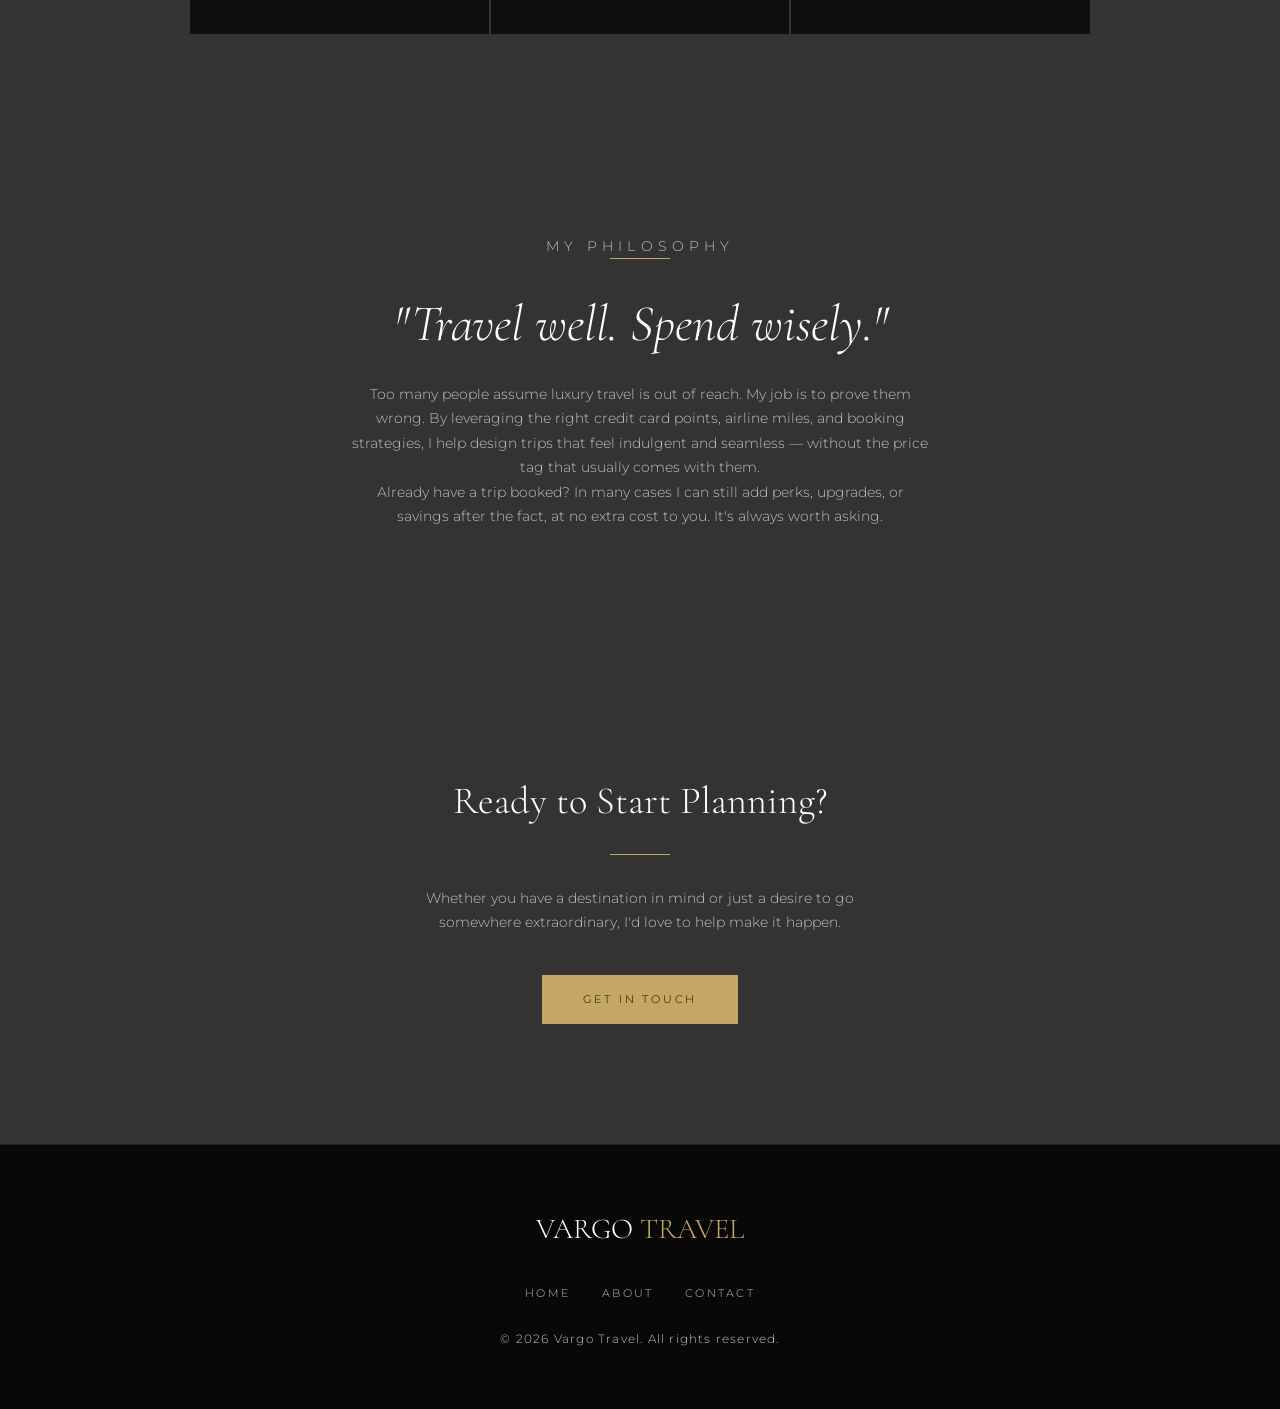
==== commit cb89cc45: "v1 of tally options" ====
--- a/about.html
+++ b/about.html
@@ -49,7 +49,7 @@
         <div class="stat-label">Years of Travel</div>
       </div>
       <div class="stat">
-        <div class="stat-number">50+</div>
+        <div class="stat-number">35+</div>
         <div class="stat-label">Countries Visited</div>
       </div>
       <div class="stat">
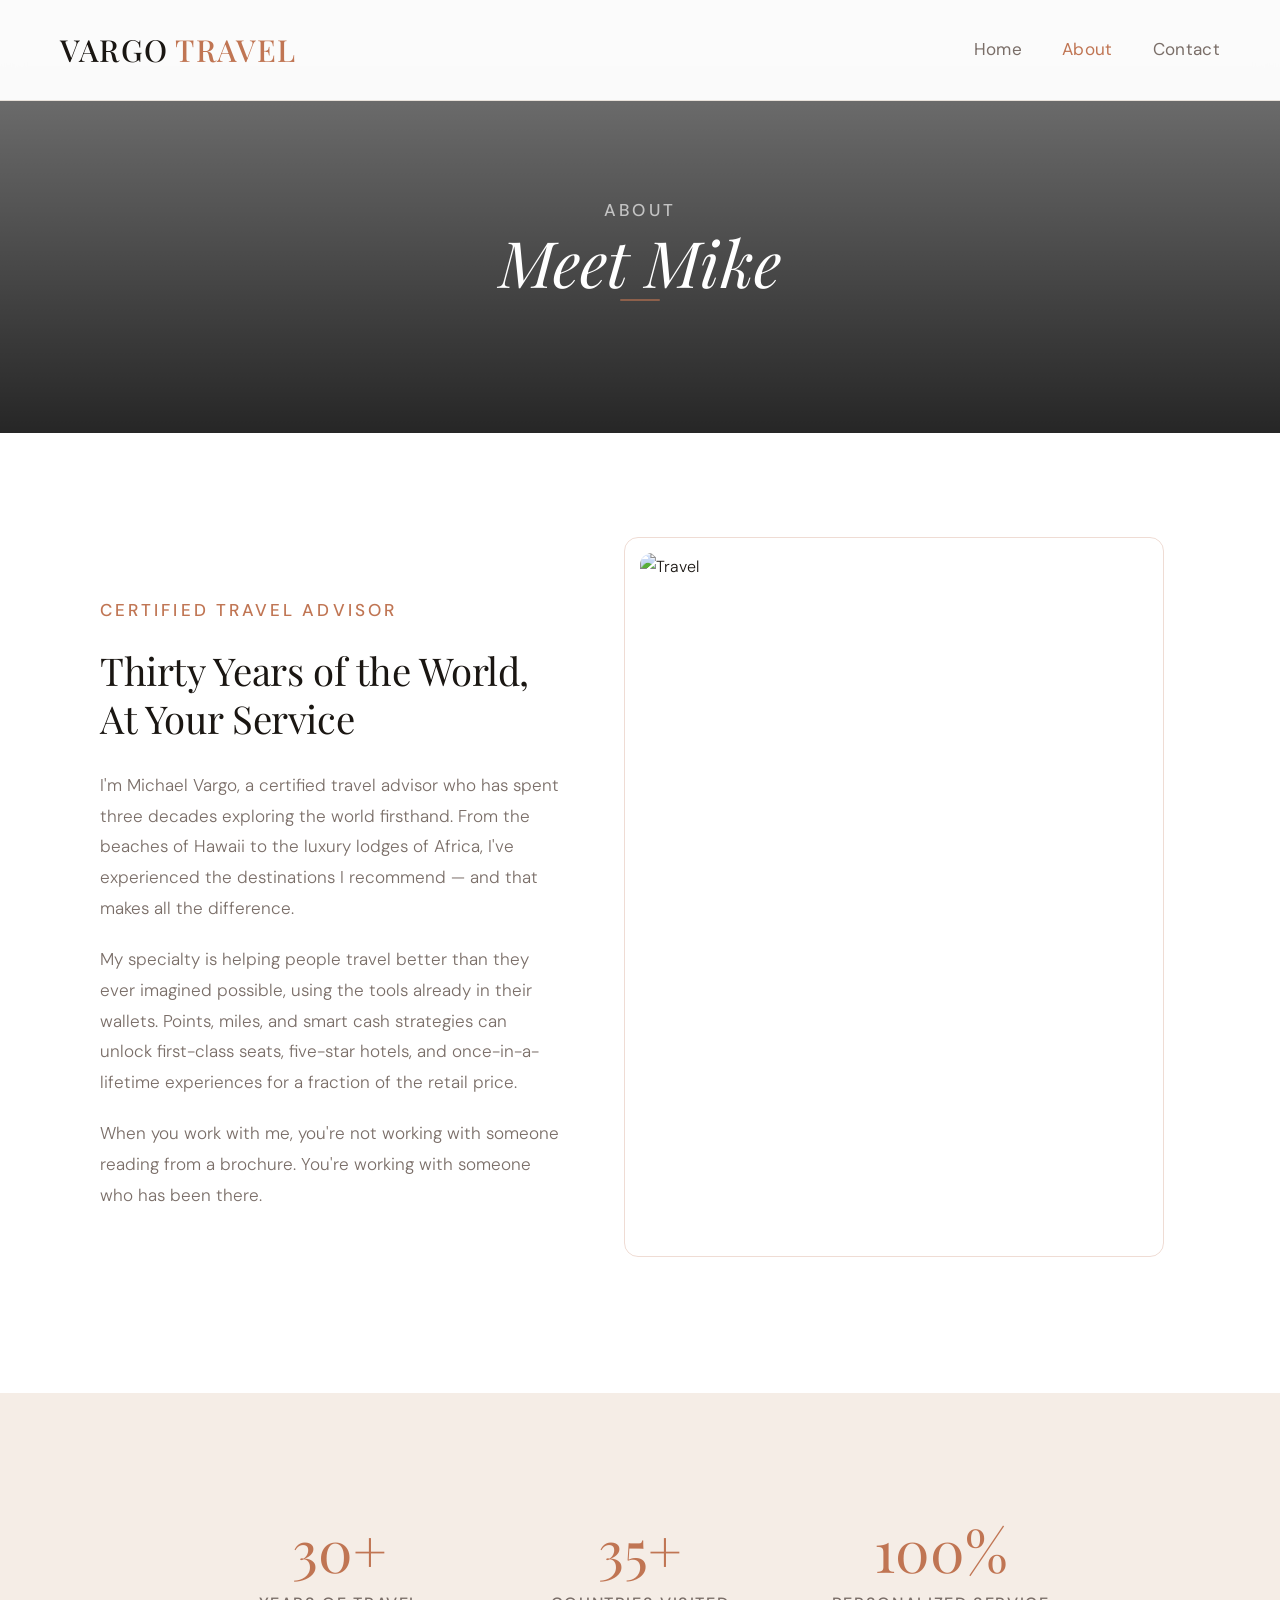
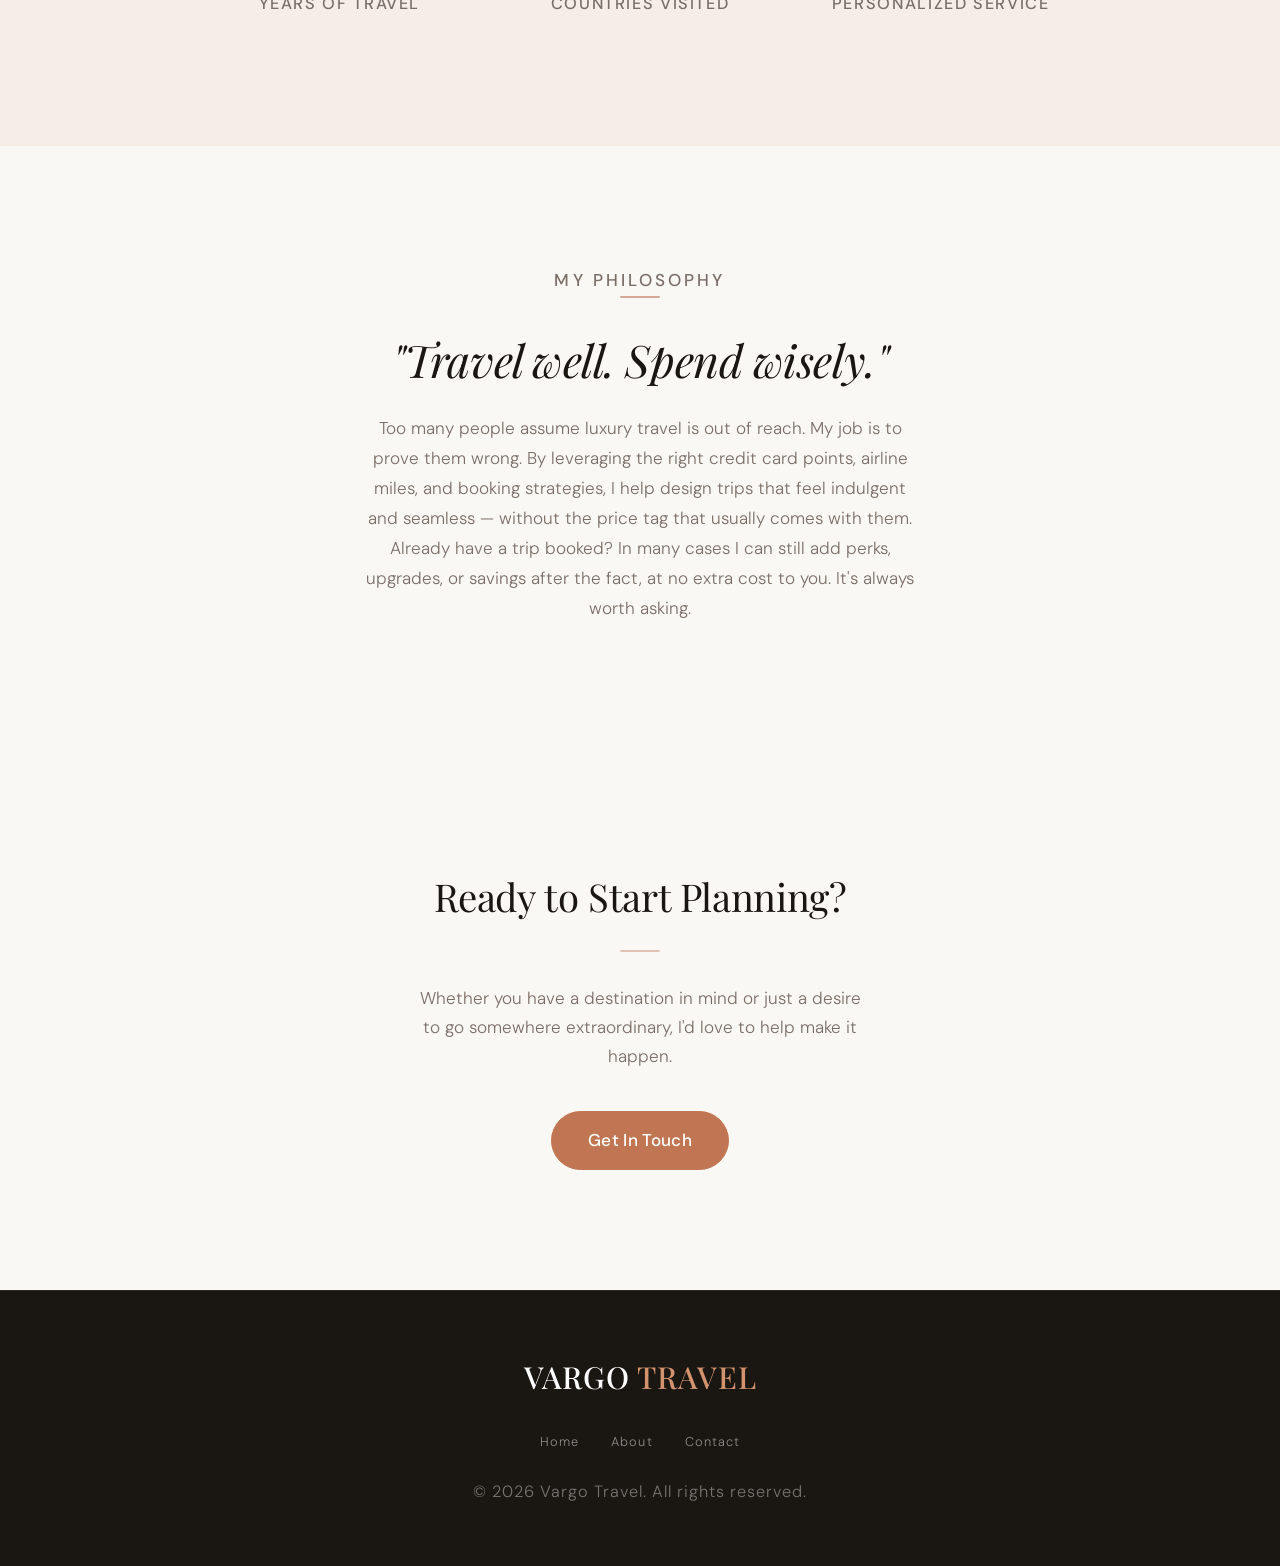
==== commit 7e716a6a: "some tweaks" ====
--- a/about.html
+++ b/about.html
@@ -5,7 +5,7 @@
   <meta name="viewport" content="width=device-width, initial-scale=1.0"/>
   <title>About | Vargo Travel</title>
   <link rel="preconnect" href="https://fonts.googleapis.com">
-  <link href="https://fonts.googleapis.com/css2?family=Cormorant+Garamond:ital,wght@0,300;0,400;0,500;1,300;1,400&family=Montserrat:wght@300;400;500;600&display=swap" rel="stylesheet">
+  <link href="https://fonts.googleapis.com/css2?family=Playfair+Display:ital,wght@0,400;0,500;1,400;1,500&family=DM+Sans:wght@300;400;500;600&display=swap" rel="stylesheet">
   <link rel="stylesheet" href="styles.css">
 </head>
 <body>
@@ -31,7 +31,7 @@
     <div class="intro-text">
       <p class="eyebrow">Certified Travel Advisor</p>
       <h2>Thirty Years of the World, At Your Service</h2>
-      <p>I'm Michael Vargo, a certified travel advisor who has spent three decades exploring the world firsthand. From the temples of Southeast Asia to the luxury lodges of Africa, I've experienced the destinations I recommend — and that makes all the difference.</p>
+      <p>I'm Michael Vargo, a certified travel advisor who has spent three decades exploring the world firsthand. From the beaches of Hawaii to the luxury lodges of Africa, I've experienced the destinations I recommend — and that makes all the difference.</p>
       <p>My specialty is helping people travel better than they ever imagined possible, using the tools already in their wallets. Points, miles, and smart cash strategies can unlock first-class seats, five-star hotels, and once-in-a-lifetime experiences for a fraction of the retail price.</p>
       <p>When you work with me, you're not working with someone reading from a brochure. You're working with someone who has been there.</p>
     </div>
--- a/styles.css
+++ b/styles.css
@@ -1,22 +1,25 @@
 *, *::before, *::after { box-sizing: border-box; margin: 0; padding: 0; }
 
 :root {
-  --gold: #C6A664;
-  --gold-light: #d4b88a;
-  --dark: #0e0e0e;
-  --charcoal: #333333;
-  --mid: #2e2e2e;
-  --text-light: #c8bfb2;
-  --white: #ffffff;
-  --teal: #009688;
+  --clay: #C07553;
+  --clay-light: #D4936F;
+  --clay-pale: #F5EDE6;
+  --cream: #FAF8F5;
+  --warm-white: #FFFFFF;
+  --ink: #1A1612;
+  --charcoal: #3D3530;
+  --mid: #7A6E68;
+  --text-muted: #9C918A;
+  --border: #E8E1DA;
+  --border-warm: #DDD3C8;
 }
 
 html { scroll-behavior: smooth; }
 
 body {
-  font-family: 'Montserrat', sans-serif;
-  background: var(--dark);
-  color: var(--white);
+  font-family: 'DM Sans', sans-serif;
+  background: var(--warm-white);
+  color: var(--ink);
   font-weight: 300;
   line-height: 1.7;
 }
@@ -30,38 +33,45 @@
   align-items: center;
   justify-content: space-between;
   padding: 24px 60px;
-  background: linear-gradient(to bottom, rgba(0,0,0,0.8), transparent);
-  transition: background 0.3s;
+  background: transparent;
+  transition: background 0.4s, box-shadow 0.4s;
 }
 nav.scrolled {
-  background: rgba(10,10,10,0.95);
-  backdrop-filter: blur(10px);
+  background: rgba(255, 255, 255, 0.97);
+  backdrop-filter: blur(12px);
+  box-shadow: 0 1px 0 var(--border);
 }
 nav.solid {
-  background: rgba(10,10,10,0.95);
-  backdrop-filter: blur(10px);
-  border-bottom: 1px solid #1f1f1f;
+  background: rgba(255, 255, 255, 0.97);
+  backdrop-filter: blur(12px);
+  box-shadow: 0 1px 0 var(--border);
 }
 .nav-logo {
-  font-family: 'Cormorant Garamond', serif;
-  font-size: 1.6rem;
-  font-weight: 400;
-  letter-spacing: 0.12em;
-  color: var(--white);
+  font-family: 'Playfair Display', serif;
+  font-size: 1.9rem;
+  font-weight: 500;
+  letter-spacing: 0.04em;
+  color: var(--ink);
   text-decoration: none;
 }
-.nav-logo span { color: var(--gold); }
-.nav-links { display: flex; gap: 40px; list-style: none; }
+nav.scrolled .nav-logo,
+nav.solid .nav-logo { color: var(--ink); }
+nav:not(.scrolled):not(.solid) .nav-logo { color: var(--warm-white); }
+.nav-logo span { color: var(--clay); }
+.nav-links { display: flex; gap: 40px; list-style: none; align-items: center; }
 .nav-links a {
-  color: var(--text-light);
+  color: var(--mid);
   text-decoration: none;
-  font-size: 0.72rem;
-  letter-spacing: 0.2em;
-  text-transform: uppercase;
-  transition: color 0.3s;
-}
-.nav-links a:hover,
-.nav-links a.active { color: var(--gold); }
+  font-size: 1.07rem;
+  font-weight: 400;
+  letter-spacing: 0.02em;
+  transition: color 0.25s;
+}
+nav:not(.scrolled):not(.solid) .nav-links a { color: rgba(255,255,255,0.85); }
+.nav-links a:hover { color: var(--clay); }
+nav:not(.scrolled):not(.solid) .nav-links a:hover { color: var(--warm-white); }
+.nav-links a.active { color: var(--clay); }
+nav:not(.scrolled):not(.solid) .nav-links a.active { color: var(--warm-white); font-weight: 500; }
 
 /* HERO */
 .hero {
@@ -77,149 +87,173 @@
   position: absolute;
   inset: 0;
   background:
-    linear-gradient(to bottom, rgba(0,0,0,0.3) 0%, rgba(0,0,0,0.55) 60%, rgba(0,0,0,0.85) 100%),
+    linear-gradient(to bottom, rgba(20,15,10,0.2) 0%, rgba(20,15,10,0.45) 60%, rgba(20,15,10,0.72) 100%),
     url('https://images.unsplash.com/photo-1506905925346-21bda4d32df4?w=1800&q=80') center/cover no-repeat;
 }
-.hero-content { position: relative; z-index: 1; max-width: 820px; padding: 0 24px; }
+.hero-content { position: relative; z-index: 1; max-width: 780px; padding: 0 24px; }
 .hero-eyebrow {
-  font-size: 0.68rem;
-  letter-spacing: 0.35em;
+  font-size: 1.02rem;
+  letter-spacing: 0.2em;
   text-transform: uppercase;
-  color: var(--gold);
-  margin-bottom: 28px;
+  color: rgba(255,255,255,0.75);
+  margin-bottom: 24px;
+  font-weight: 400;
 }
 .hero h1 {
-  font-family: 'Cormorant Garamond', serif;
-  font-size: clamp(3rem, 7vw, 5.5rem);
-  font-weight: 300;
+  font-family: 'Playfair Display', serif;
+  font-size: clamp(3.3rem, 7vw, 5.5rem);
+  font-weight: 400;
   line-height: 1.1;
   margin-bottom: 28px;
-  letter-spacing: 0.02em;
-}
-.hero h1 em { font-style: italic; color: var(--gold-light); }
+  letter-spacing: -0.01em;
+  color: var(--warm-white);
+}
+.hero h1 em { font-style: italic; color: rgba(255,255,255,0.9); }
 .hero-sub {
-  font-size: 0.85rem;
-  color: var(--text-light);
-  max-width: 520px;
+  font-size: 1.15rem;
+  color: rgba(255,255,255,0.78);
+  max-width: 500px;
   margin: 0 auto 48px;
-  letter-spacing: 0.05em;
+  font-weight: 300;
+  line-height: 1.6;
 }
 
 /* BUTTONS */
 .btn {
   display: inline-block;
-  padding: 14px 40px;
-  border: 1px solid var(--gold);
-  color: var(--gold);
+  padding: 14px 36px;
+  border-radius: 100px;
+  border: 1.5px solid var(--clay);
+  color: var(--clay);
   text-decoration: none;
-  font-size: 0.7rem;
-  letter-spacing: 0.25em;
-  text-transform: uppercase;
-  transition: all 0.3s;
-}
-.btn:hover { background: var(--gold); color: var(--dark); }
-.btn-solid { background: var(--gold); color: var(--dark); }
-.btn-solid:hover { background: var(--gold-light); border-color: var(--gold-light); }
+  font-size: 1.07rem;
+  font-weight: 500;
+  letter-spacing: 0.02em;
+  transition: all 0.25s;
+  font-family: 'DM Sans', sans-serif;
+}
+.btn:hover { background: var(--clay); color: var(--warm-white); }
+.btn-solid { background: var(--clay); color: var(--warm-white); border-color: var(--clay); }
+.btn-solid:hover { background: var(--clay-light); border-color: var(--clay-light); }
+.btn-white { border-color: rgba(255,255,255,0.7); color: var(--warm-white); }
+.btn-white:hover { background: var(--warm-white); color: var(--ink); border-color: var(--warm-white); }
 .btn-group { display: flex; gap: 16px; justify-content: center; flex-wrap: wrap; }
 
 /* DIVIDER */
 .gold-divider {
-  width: 60px;
-  height: 1px;
-  background: var(--gold);
+  width: 40px;
+  height: 2px;
+  background: var(--clay);
   margin: 0 auto 32px;
+  border-radius: 2px;
+  opacity: 0.6;
 }
 
 /* SECTION EYEBROW */
 .section-eyebrow,
 .eyebrow {
-  font-size: 0.65rem;
-  letter-spacing: 0.35em;
+  font-size: 0.94rem;
+  letter-spacing: 0.18em;
   text-transform: uppercase;
-  color: var(--gold);
-  margin-bottom: 20px;
+  color: var(--clay);
+  margin-bottom: 16px;
+  font-weight: 500;
 }
 
 /* PHILOSOPHY (index) */
 .philosophy {
   padding: 120px 60px;
   text-align: center;
-  background: var(--charcoal);
+  background: var(--cream);
 }
 .philosophy h2 {
-  font-family: 'Cormorant Garamond', serif;
-  font-size: clamp(2rem, 4vw, 3.2rem);
-  font-weight: 300;
+  font-family: 'Playfair Display', serif;
+  font-size: clamp(2.1rem, 3.5vw, 2.8rem);
+  font-weight: 400;
   font-style: italic;
-  max-width: 700px;
+  max-width: 680px;
   margin: 0 auto 24px;
-  line-height: 1.3;
+  line-height: 1.35;
+  color: var(--ink);
+  letter-spacing: -0.01em;
 }
 .philosophy p {
-  max-width: 580px;
+  max-width: 560px;
   margin: 0 auto;
-  color: var(--text-light);
-  font-size: 0.9rem;
+  color: var(--mid);
+  font-size: 1.07rem;
+  line-height: 1.75;
 }
 
 /* BENEFITS */
 .benefits {
   padding: 120px 60px;
-  background: var(--dark);
-}
-.benefits-header { text-align: center; margin-bottom: 80px; }
+  background: var(--warm-white);
+}
+.benefits-header { text-align: center; margin-bottom: 72px; }
 .benefits-header h2 {
-  font-family: 'Cormorant Garamond', serif;
-  font-size: clamp(2rem, 4vw, 3rem);
-  font-weight: 300;
+  font-family: 'Playfair Display', serif;
+  font-size: clamp(2.1rem, 3.5vw, 2.6rem);
+  font-weight: 400;
   margin-bottom: 16px;
-}
-.benefits-header p { color: var(--text-light); font-size: 0.88rem; max-width: 500px; margin: 0 auto; }
+  color: var(--ink);
+  letter-spacing: -0.01em;
+}
+.benefits-header p { color: var(--mid); font-size: 1.07rem; max-width: 480px; margin: 0 auto; }
 .benefits-grid {
   display: grid;
-  grid-template-columns: repeat(auto-fit, minmax(260px, 1fr));
-  gap: 2px;
+  grid-template-columns: repeat(auto-fit, minmax(280px, 1fr));
+  gap: 1px;
   max-width: 1100px;
   margin: 0 auto;
+  background: var(--border);
+  border: 1px solid var(--border);
+  border-radius: 16px;
+  overflow: hidden;
 }
 .benefit-card {
-  background: var(--charcoal);
-  padding: 48px 40px;
-  transition: background 0.3s;
-}
-.benefit-card:hover { background: var(--mid); }
+  background: var(--warm-white);
+  padding: 44px 36px;
+  transition: background 0.25s;
+}
+.benefit-card:hover { background: var(--cream); }
 .benefit-number {
-  font-family: 'Cormorant Garamond', serif;
-  font-size: 3rem;
-  color: var(--gold);
-  opacity: 0.4;
+  font-family: 'Playfair Display', serif;
+  font-size: 2.5rem;
+  color: var(--clay);
+  opacity: 0.3;
   line-height: 1;
   margin-bottom: 20px;
+  font-weight: 400;
 }
 .benefit-card h3 {
-  font-size: 0.8rem;
-  letter-spacing: 0.15em;
-  text-transform: uppercase;
-  margin-bottom: 14px;
-  color: var(--white);
-}
-.benefit-card p { color: var(--text-light); font-size: 0.85rem; line-height: 1.8; }
+  font-size: 1.02rem;
+  font-weight: 600;
+  letter-spacing: 0.02em;
+  margin-bottom: 12px;
+  color: var(--ink);
+}
+.benefit-card p { color: var(--mid); font-size: 1.1rem; line-height: 1.8; }
 
 /* CTA SECTION */
 .cta-section {
   padding: 140px 60px;
   text-align: center;
   background:
-    linear-gradient(rgba(0,0,0,0.7), rgba(0,0,0,0.7)),
+    linear-gradient(rgba(26,22,18,0.65), rgba(26,22,18,0.65)),
     url('https://images.unsplash.com/photo-1436491865332-7a61a109cc05?w=1600&q=80') center/cover fixed;
 }
 .cta-section h2 {
-  font-family: 'Cormorant Garamond', serif;
-  font-size: clamp(2rem, 4vw, 3.5rem);
-  font-weight: 300;
+  font-family: 'Playfair Display', serif;
+  font-size: clamp(2.4rem, 4vw, 3.2rem);
+  font-weight: 400;
   margin-bottom: 20px;
-}
-.cta-section p { color: var(--text-light); max-width: 520px; margin: 0 auto 48px; font-size: 0.88rem; }
+  color: var(--warm-white);
+  letter-spacing: -0.01em;
+}
+.cta-section .section-eyebrow { color: rgba(255,255,255,0.65); }
+.cta-section .gold-divider { background: rgba(255,255,255,0.4); }
+.cta-section p { color: rgba(255,255,255,0.75); max-width: 500px; margin: 0 auto 48px; font-size: 1.07rem; }
 
 /* ABOUT - PAGE HERO */
 .page-hero {
@@ -227,17 +261,19 @@
   text-align: center;
 }
 .page-hero h1 {
-  font-family: 'Cormorant Garamond', serif;
-  font-size: clamp(2.5rem, 5vw, 4.5rem);
-  font-weight: 300;
+  font-family: 'Playfair Display', serif;
+  font-size: clamp(2.8rem, 5vw, 4.2rem);
+  font-weight: 400;
   font-style: italic;
   line-height: 1.15;
-}
+  color: var(--warm-white);
+}
+.page-hero .eyebrow { color: rgba(255,255,255,0.65); }
 .page-hero p {
-  color: var(--text-light);
-  font-size: 0.88rem;
-  max-width: 500px;
-  margin: 0 auto;
+  color: rgba(255,255,255,0.75);
+  font-size: 1.07rem;
+  max-width: 480px;
+  margin: 16px auto 0;
 }
 
 /* ABOUT - INTRO */
@@ -251,17 +287,21 @@
   align-items: center;
 }
 .intro-text { padding-right: 80px; }
+.intro-text .eyebrow { color: var(--clay); }
 .intro-text h2 {
-  font-family: 'Cormorant Garamond', serif;
-  font-size: clamp(1.8rem, 3vw, 2.8rem);
-  font-weight: 300;
+  font-family: 'Playfair Display', serif;
+  font-size: clamp(2.4rem, 2.8vw, 2.6rem);
+  font-weight: 400;
   margin-bottom: 28px;
-  line-height: 1.2;
+  line-height: 1.25;
+  color: var(--ink);
+  letter-spacing: -0.01em;
 }
 .intro-text p {
-  color: var(--text-light);
-  font-size: 0.9rem;
+  color: var(--mid);
+  font-size: 1.07rem;
   margin-bottom: 20px;
+  line-height: 1.8;
 }
 .intro-image { position: relative; }
 .intro-image img {
@@ -269,20 +309,22 @@
   aspect-ratio: 3/4;
   object-fit: cover;
   display: block;
+  border-radius: 12px;
 }
 .intro-image::before {
   content: '';
   position: absolute;
-  top: -20px; left: -20px;
-  right: 20px; bottom: 20px;
-  border: 1px solid var(--gold);
-  opacity: 0.3;
+  top: -16px; left: -16px;
+  right: 16px; bottom: 16px;
+  border: 1.5px solid var(--clay);
+  opacity: 0.25;
   z-index: -1;
+  border-radius: 14px;
 }
 
 /* ABOUT - STATS */
 .stats {
-  background: var(--charcoal);
+  background: var(--clay-pale);
   padding: 80px 60px;
 }
 .stats-grid {
@@ -295,40 +337,44 @@
 }
 .stat {
   padding: 48px 40px;
-  background: var(--dark);
+  background: transparent;
 }
 .stat-number {
-  font-family: 'Cormorant Garamond', serif;
-  font-size: 3.5rem;
-  font-weight: 300;
-  color: var(--gold);
+  font-family: 'Playfair Display', serif;
+  font-size: 3.6rem;
+  font-weight: 400;
+  color: var(--clay);
   line-height: 1;
   margin-bottom: 12px;
 }
 .stat-label {
-  font-size: 0.7rem;
-  letter-spacing: 0.2em;
+  font-size: 1.02rem;
+  letter-spacing: 0.1em;
   text-transform: uppercase;
-  color: var(--text-light);
-}
-
-/* ABOUT - CTA (charcoal bg variant) */
+  color: var(--mid);
+  font-weight: 500;
+}
+
+/* ABOUT - CTA (cream bg variant) */
 .cta-charcoal {
   padding: 120px 60px;
   text-align: center;
-  background: var(--charcoal);
+  background: var(--cream);
 }
 .cta-charcoal h2 {
-  font-family: 'Cormorant Garamond', serif;
-  font-size: clamp(1.8rem, 3vw, 2.8rem);
-  font-weight: 300;
+  font-family: 'Playfair Display', serif;
+  font-size: clamp(2.4rem, 3vw, 2.6rem);
+  font-weight: 400;
   margin-bottom: 20px;
-}
+  color: var(--ink);
+  letter-spacing: -0.01em;
+}
+.cta-charcoal .gold-divider { background: var(--clay); opacity: 0.4; }
 .cta-charcoal p {
-  color: var(--text-light);
-  max-width: 480px;
+  color: var(--mid);
+  max-width: 460px;
   margin: 0 auto 40px;
-  font-size: 0.88rem;
+  font-size: 1.07rem;
 }
 
 /* CONTACT */
@@ -342,52 +388,57 @@
   align-items: start;
 }
 .contact-info h2 {
-  font-family: 'Cormorant Garamond', serif;
-  font-size: clamp(1.8rem, 2.5vw, 2.4rem);
-  font-weight: 300;
+  font-family: 'Playfair Display', serif;
+  font-size: clamp(2.4rem, 2.5vw, 2.4rem);
+  font-weight: 400;
   margin-bottom: 24px;
-  line-height: 1.2;
+  line-height: 1.25;
+  color: var(--ink);
+  letter-spacing: -0.01em;
 }
 .contact-info p {
-  color: var(--text-light);
-  font-size: 0.88rem;
+  color: var(--mid);
+  font-size: 1.04rem;
   margin-bottom: 48px;
+  line-height: 1.75;
 }
 .contact-detail { margin-bottom: 28px; }
 .contact-detail-label {
-  font-size: 0.62rem;
-  letter-spacing: 0.25em;
+  font-size: 0.94rem;
+  letter-spacing: 0.18em;
   text-transform: uppercase;
-  color: var(--gold);
+  color: var(--clay);
   margin-bottom: 6px;
+  font-weight: 500;
 }
 .contact-detail-value {
-  font-size: 0.9rem;
-  color: var(--white);
+  font-size: 1.04rem;
+  color: var(--ink);
 }
 .contact-detail-value a {
-  color: var(--white);
+  color: var(--ink);
   text-decoration: none;
-  transition: color 0.3s;
-}
-.contact-detail-value a:hover { color: var(--gold); }
+  transition: color 0.25s;
+}
+.contact-detail-value a:hover { color: var(--clay); }
 
 .already-booked {
   margin-top: 48px;
   padding: 28px 32px;
-  border: 1px solid #2a2a2a;
-  border-left: 2px solid var(--gold);
+  background: var(--clay-pale);
+  border-radius: 12px;
+  border-left: 3px solid var(--clay);
 }
 .already-booked h4 {
-  font-size: 0.75rem;
-  letter-spacing: 0.15em;
-  text-transform: uppercase;
+  font-size: 0.8rem;
+  letter-spacing: 0.08em;
+  font-weight: 600;
   margin-bottom: 10px;
-  color: var(--white);
+  color: var(--ink);
 }
 .already-booked p {
-  font-size: 0.82rem;
-  color: var(--text-light);
+  font-size: 1.09rem;
+  color: var(--mid);
   margin-bottom: 0;
 }
 
@@ -401,65 +452,71 @@
 .form-group { margin-bottom: 16px; }
 .form-group label {
   display: block;
-  font-size: 0.62rem;
-  letter-spacing: 0.2em;
+  font-size: 1.09rem;
+  letter-spacing: 0.1em;
   text-transform: uppercase;
-  color: var(--gold);
+  color: var(--charcoal);
   margin-bottom: 8px;
+  font-weight: 500;
 }
 .form-group input,
 .form-group select,
 .form-group textarea {
   width: 100%;
-  background: var(--charcoal);
-  border: 1px solid #2a2a2a;
-  color: var(--white);
-  padding: 14px 16px;
-  font-family: 'Montserrat', sans-serif;
-  font-size: 0.85rem;
+  background: var(--cream);
+  border: 1.5px solid var(--border-warm);
+  color: var(--ink);
+  padding: 13px 16px;
+  font-family: 'DM Sans', sans-serif;
+  font-size: 1.02rem;
   font-weight: 300;
   outline: none;
-  transition: border-color 0.3s;
+  transition: border-color 0.25s, background 0.25s;
   appearance: none;
+  border-radius: 8px;
 }
 .form-group input:focus,
 .form-group select:focus,
-.form-group textarea:focus { border-color: var(--gold); }
+.form-group textarea:focus {
+  border-color: var(--clay);
+  background: var(--warm-white);
+}
 .form-group input::placeholder,
-.form-group textarea::placeholder { color: #555; }
-.form-group select option { background: var(--charcoal); }
+.form-group textarea::placeholder { color: var(--text-muted); }
+.form-group select option { background: var(--warm-white); color: var(--ink); }
 .form-group textarea { resize: vertical; min-height: 120px; }
 
 .form-section-label {
-  font-size: 0.62rem;
-  letter-spacing: 0.25em;
+  font-size: 0.94rem;
+  letter-spacing: 0.18em;
   text-transform: uppercase;
-  color: var(--text-light);
+  color: var(--text-muted);
   margin: 32px 0 16px;
   padding-bottom: 12px;
-  border-bottom: 1px solid #222;
+  border-bottom: 1px solid var(--border);
 }
 
 .btn-submit {
   display: inline-block;
   width: 100%;
-  padding: 16px 40px;
-  background: var(--gold);
-  border: 1px solid var(--gold);
-  color: var(--dark);
-  font-family: 'Montserrat', sans-serif;
-  font-size: 0.72rem;
-  letter-spacing: 0.25em;
-  text-transform: uppercase;
+  padding: 15px 40px;
+  background: var(--clay);
+  border: 1.5px solid var(--clay);
+  color: var(--warm-white);
+  font-family: 'DM Sans', sans-serif;
+  font-size: 1.02rem;
+  font-weight: 500;
+  letter-spacing: 0.02em;
   cursor: pointer;
-  transition: all 0.3s;
+  transition: all 0.25s;
   margin-top: 8px;
-}
-.btn-submit:hover { background: var(--gold-light); border-color: var(--gold-light); }
+  border-radius: 100px;
+}
+.btn-submit:hover { background: var(--clay-light); border-color: var(--clay-light); }
 
 .form-note {
-  font-size: 0.75rem;
-  color: var(--text-light);
+  font-size: 1.02rem;
+  color: var(--text-muted);
   margin-top: 16px;
   text-align: center;
 }
@@ -469,36 +526,40 @@
   display: none;
   text-align: center;
   padding: 60px 40px;
-  background: var(--charcoal);
+  background: var(--clay-pale);
+  border-radius: 12px;
 }
 .success-message.visible { display: block; }
 .success-message h3 {
-  font-family: 'Cormorant Garamond', serif;
+  font-family: 'Playfair Display', serif;
   font-size: 2rem;
-  font-weight: 300;
+  font-weight: 400;
   font-style: italic;
   margin-bottom: 16px;
-}
-.success-message p { color: var(--text-light); font-size: 0.88rem; }
+  color: var(--ink);
+}
+.success-message p { color: var(--mid); font-size: 1.04rem; }
 
 /* FOOTER */
 footer {
   padding: 60px;
-  background: #080808;
-  text-align: center;
-  border-top: 1px solid #1f1f1f;
+  background: var(--ink);
+  text-align: center;
+  border-top: 1px solid rgba(255,255,255,0.08);
 }
 .footer-logo {
-  font-family: 'Cormorant Garamond', serif;
-  font-size: 1.8rem;
-  color: var(--white);
+  font-family: 'Playfair Display', serif;
+  font-size: 1.9rem;
+  font-weight: 500;
+  color: var(--warm-white);
   margin-bottom: 16px;
-}
-.footer-logo span { color: var(--gold); }
+  letter-spacing: 0.03em;
+}
+.footer-logo span { color: var(--clay-light); }
 footer p {
-  color: var(--text-light);
-  font-size: 0.75rem;
-  letter-spacing: 0.1em;
+  color: rgba(255,255,255,0.4);
+  font-size: 1.02rem;
+  letter-spacing: 0.06em;
 }
 .footer-links {
   display: flex;
@@ -508,14 +569,13 @@
   list-style: none;
 }
 .footer-links a {
-  color: var(--text-light);
+  color: rgba(255,255,255,0.5);
   text-decoration: none;
-  font-size: 0.7rem;
-  letter-spacing: 0.2em;
-  text-transform: uppercase;
-  transition: color 0.3s;
-}
-.footer-links a:hover { color: var(--gold); }
+  font-size: 0.8rem;
+  letter-spacing: 0.08em;
+  transition: color 0.25s;
+}
+.footer-links a:hover { color: var(--clay-light); }
 
 /* RESPONSIVE */
 @media (max-width: 900px) {
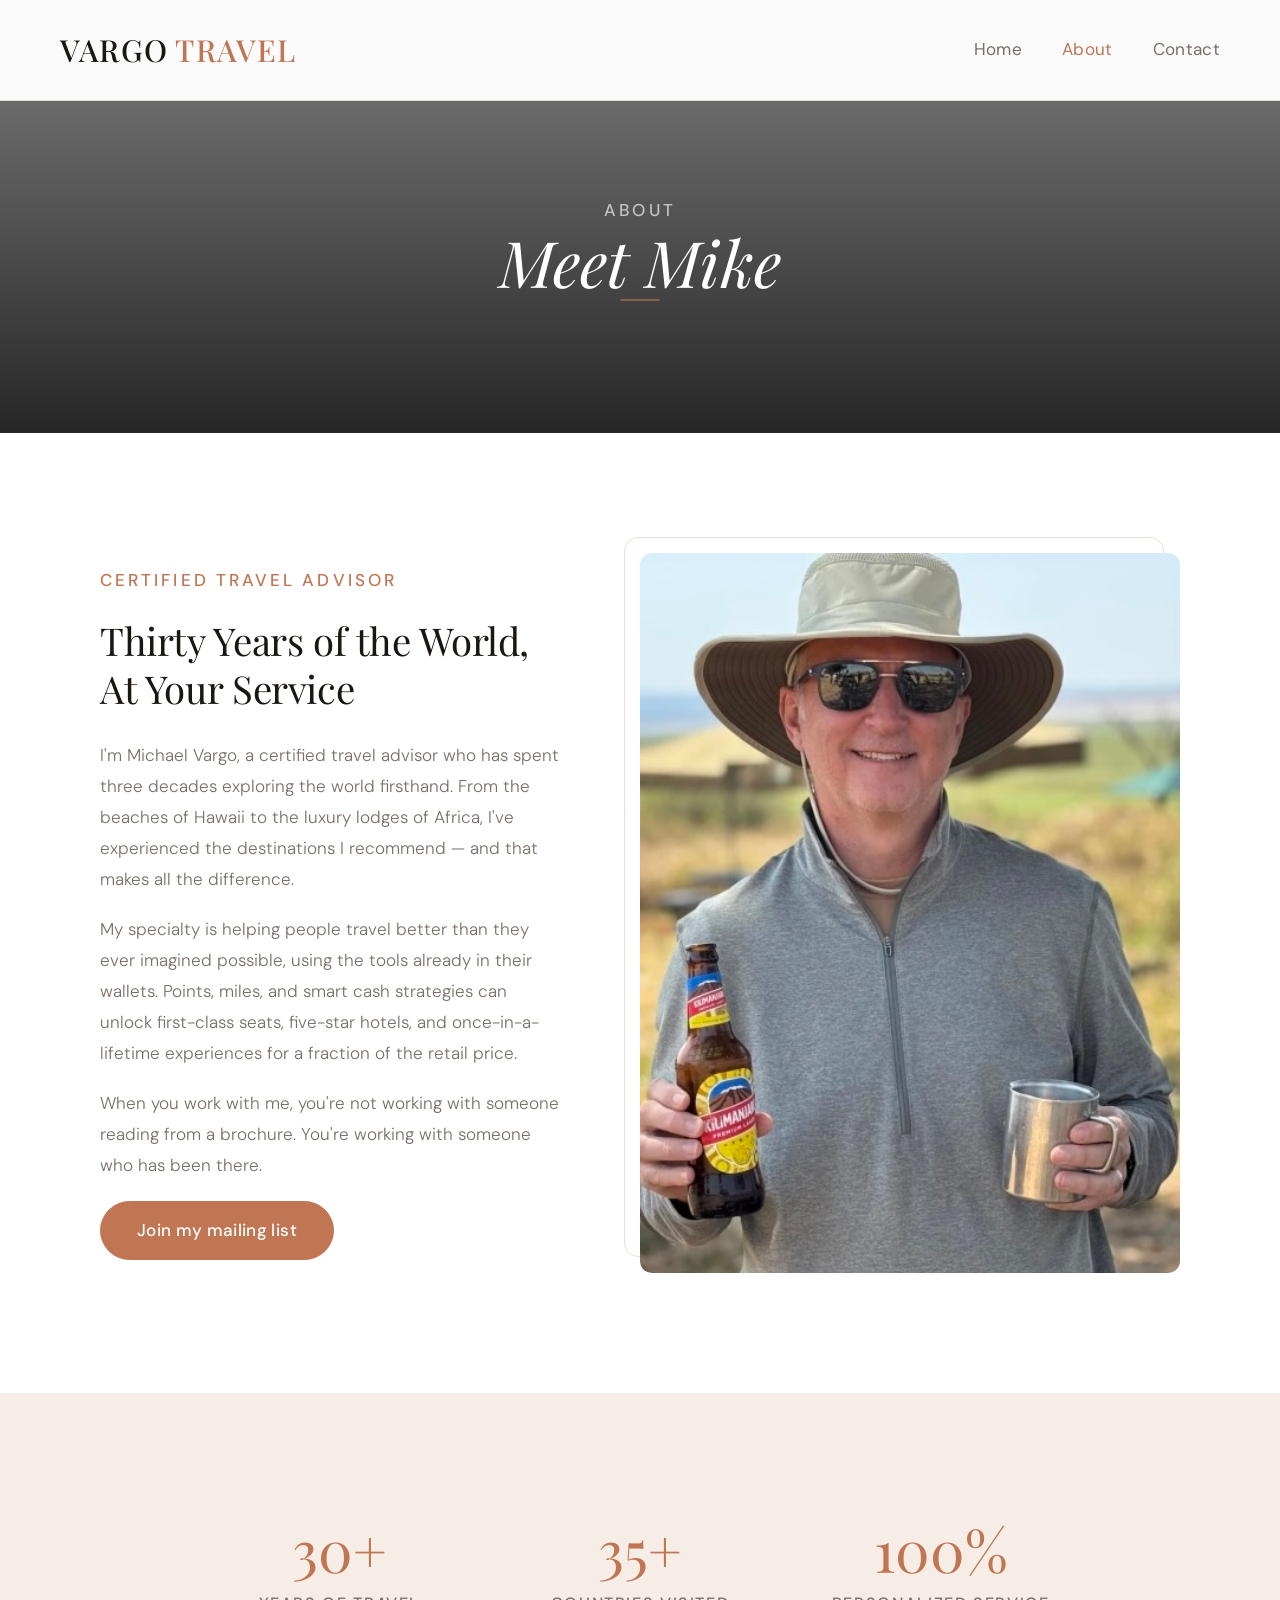
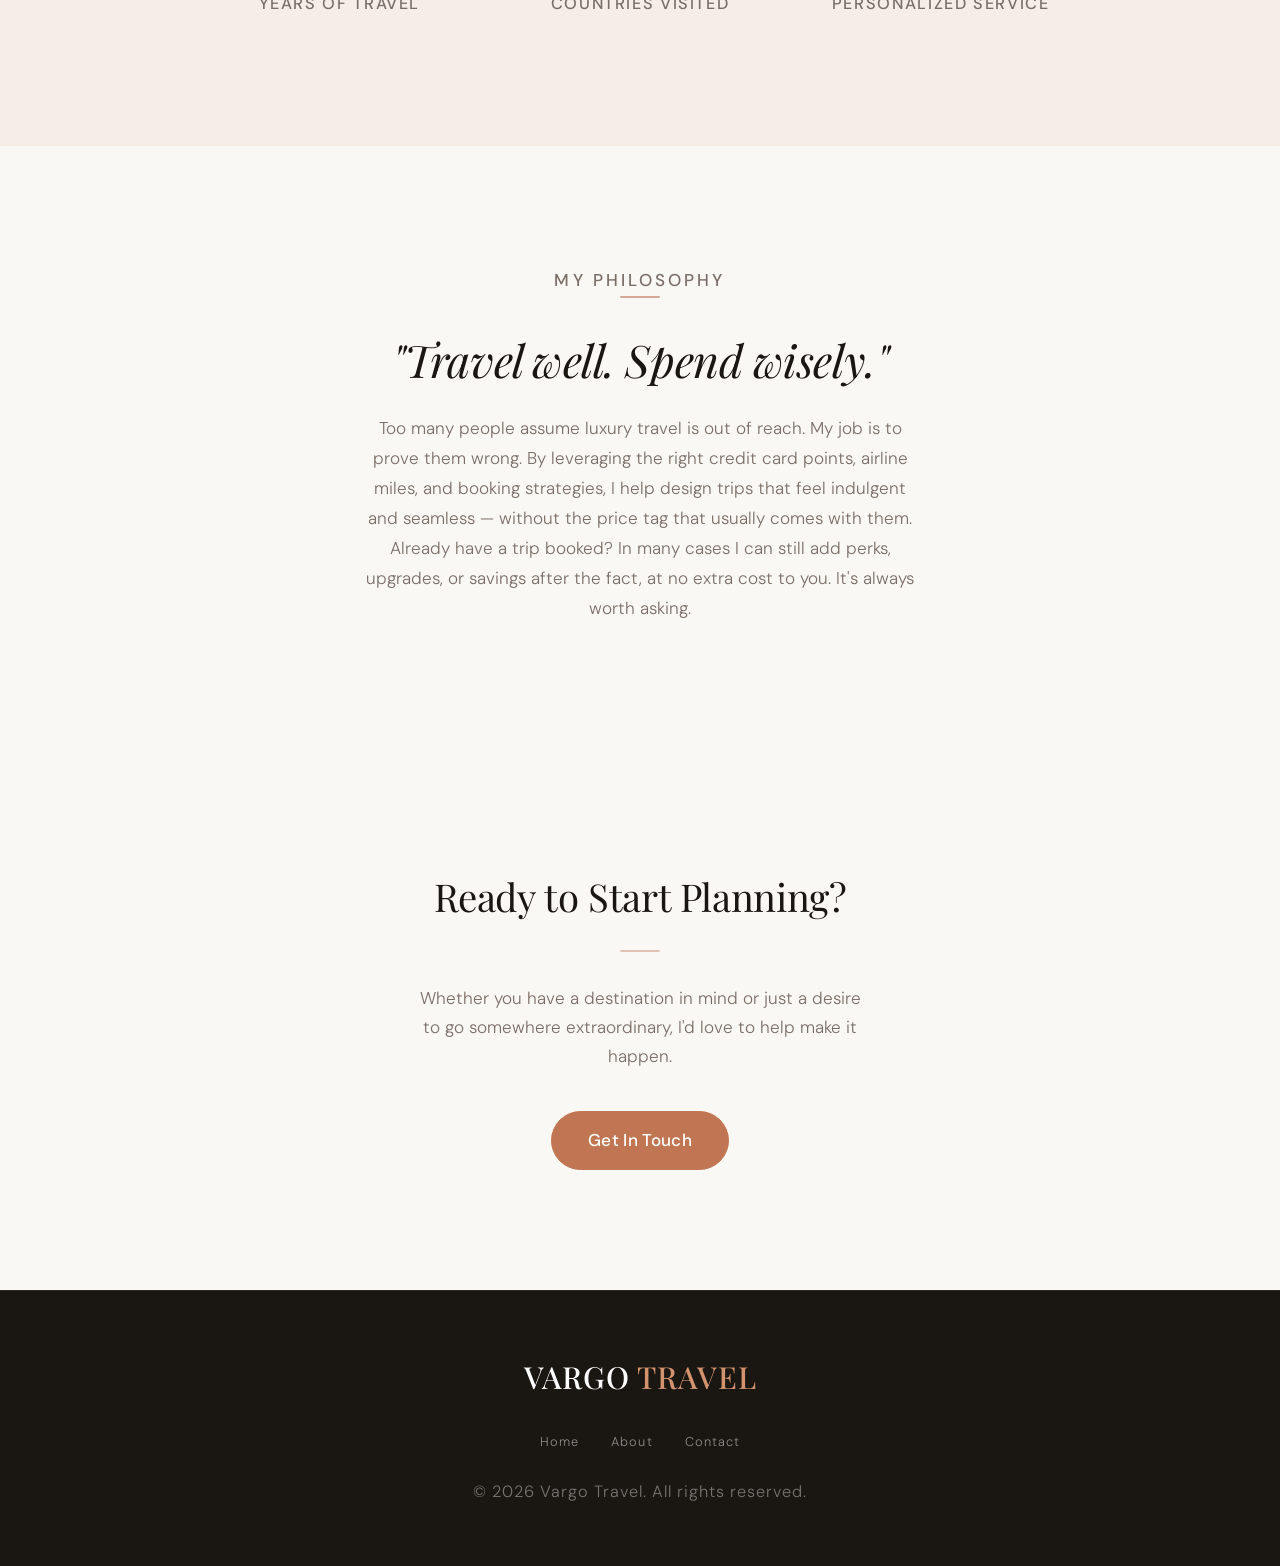
==== commit 7b9600f9: "tweaks" ====
--- a/about.html
+++ b/about.html
@@ -34,10 +34,12 @@
       <p>I'm Michael Vargo, a certified travel advisor who has spent three decades exploring the world firsthand. From the beaches of Hawaii to the luxury lodges of Africa, I've experienced the destinations I recommend — and that makes all the difference.</p>
       <p>My specialty is helping people travel better than they ever imagined possible, using the tools already in their wallets. Points, miles, and smart cash strategies can unlock first-class seats, five-star hotels, and once-in-a-lifetime experiences for a fraction of the retail price.</p>
       <p>When you work with me, you're not working with someone reading from a brochure. You're working with someone who has been there.</p>
+      <a href="https://vargotravel.substack.com" class="btn btn-solid" target="_blank">Join my mailing list</a>
+
     </div>
     <div class="intro-image">
-      <img src="https://images.unsplash.com/photo-1500835556837-99ac94a94552?w=800&q=80" alt="Travel" />
-      <!--img src="./images/me-beer.jpeg" alt="Travel" /-->
+      <!--img src="https://images.unsplash.com/photo-1500835556837-99ac94a94552?w=800&q=80" alt="Travel" /-->
+      <img src="./images/me-beer.jpeg" alt="Travel" />
     </div>
   </section>
 
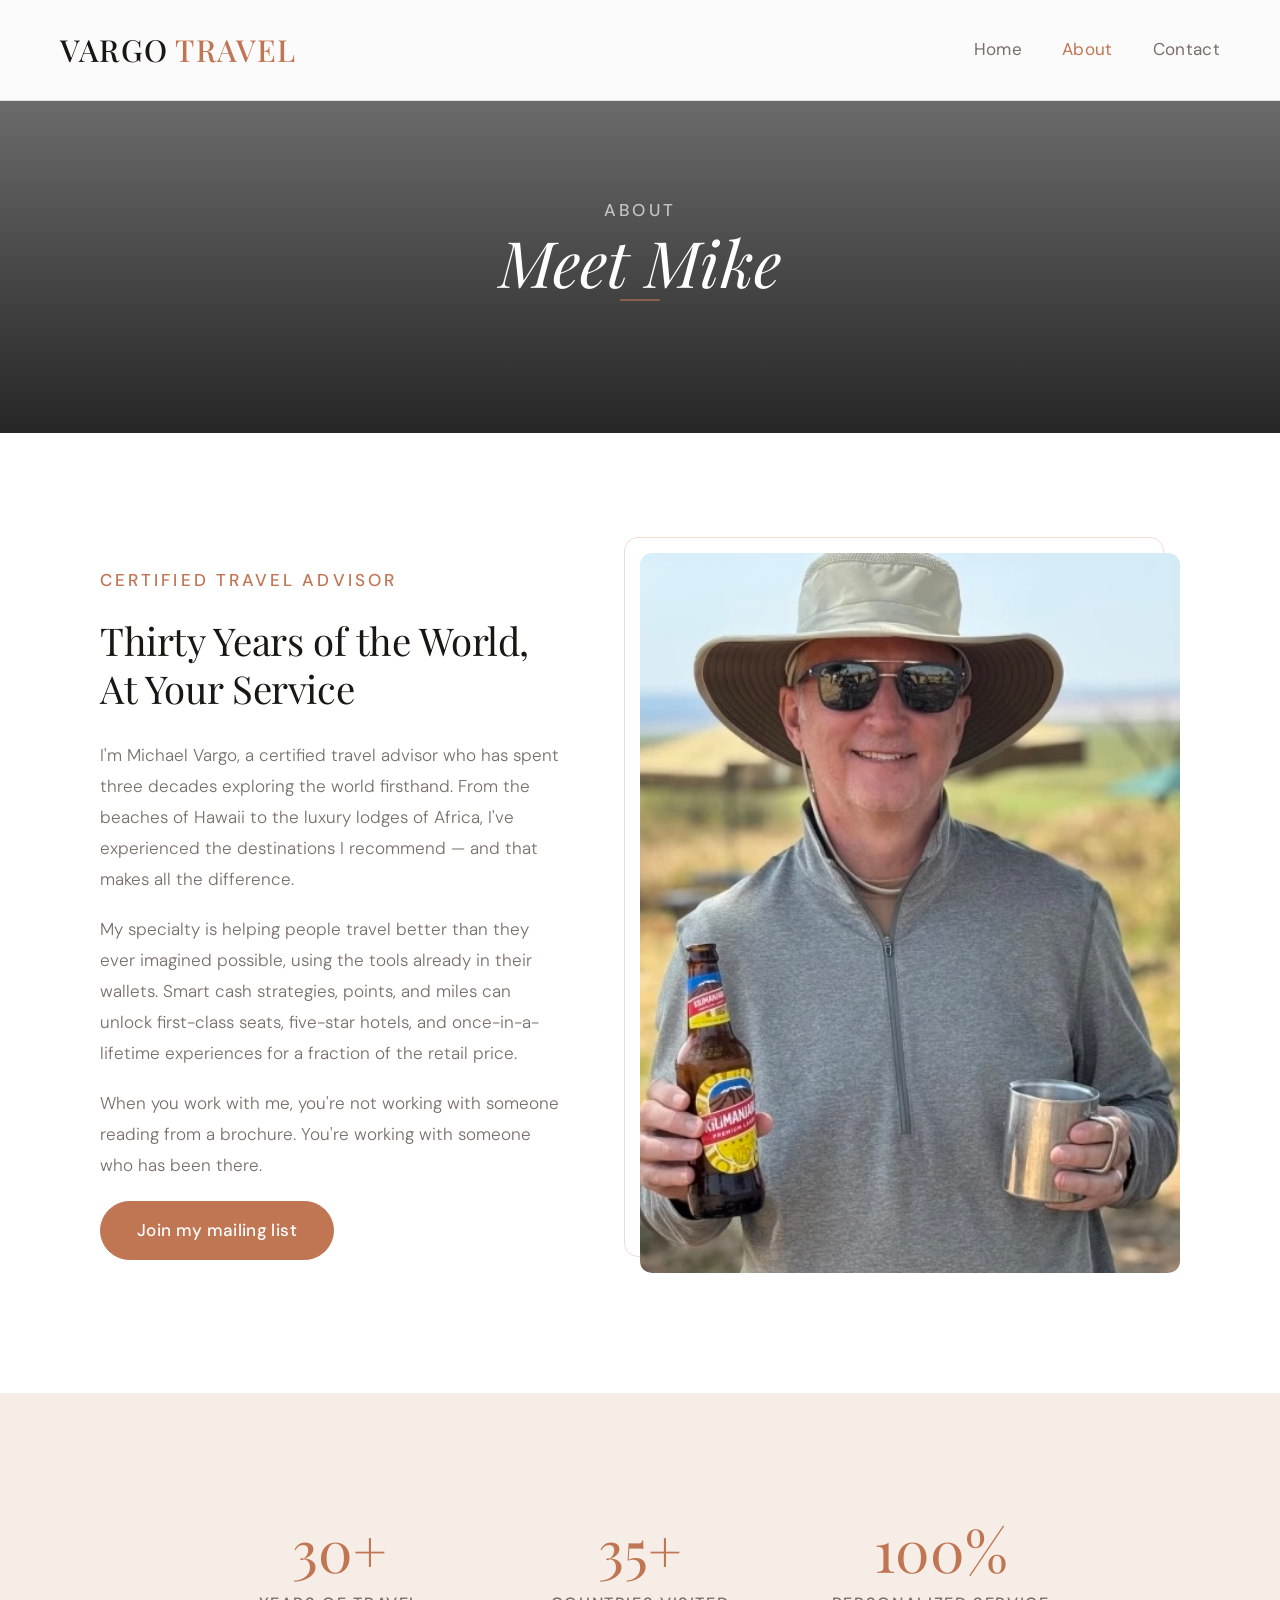
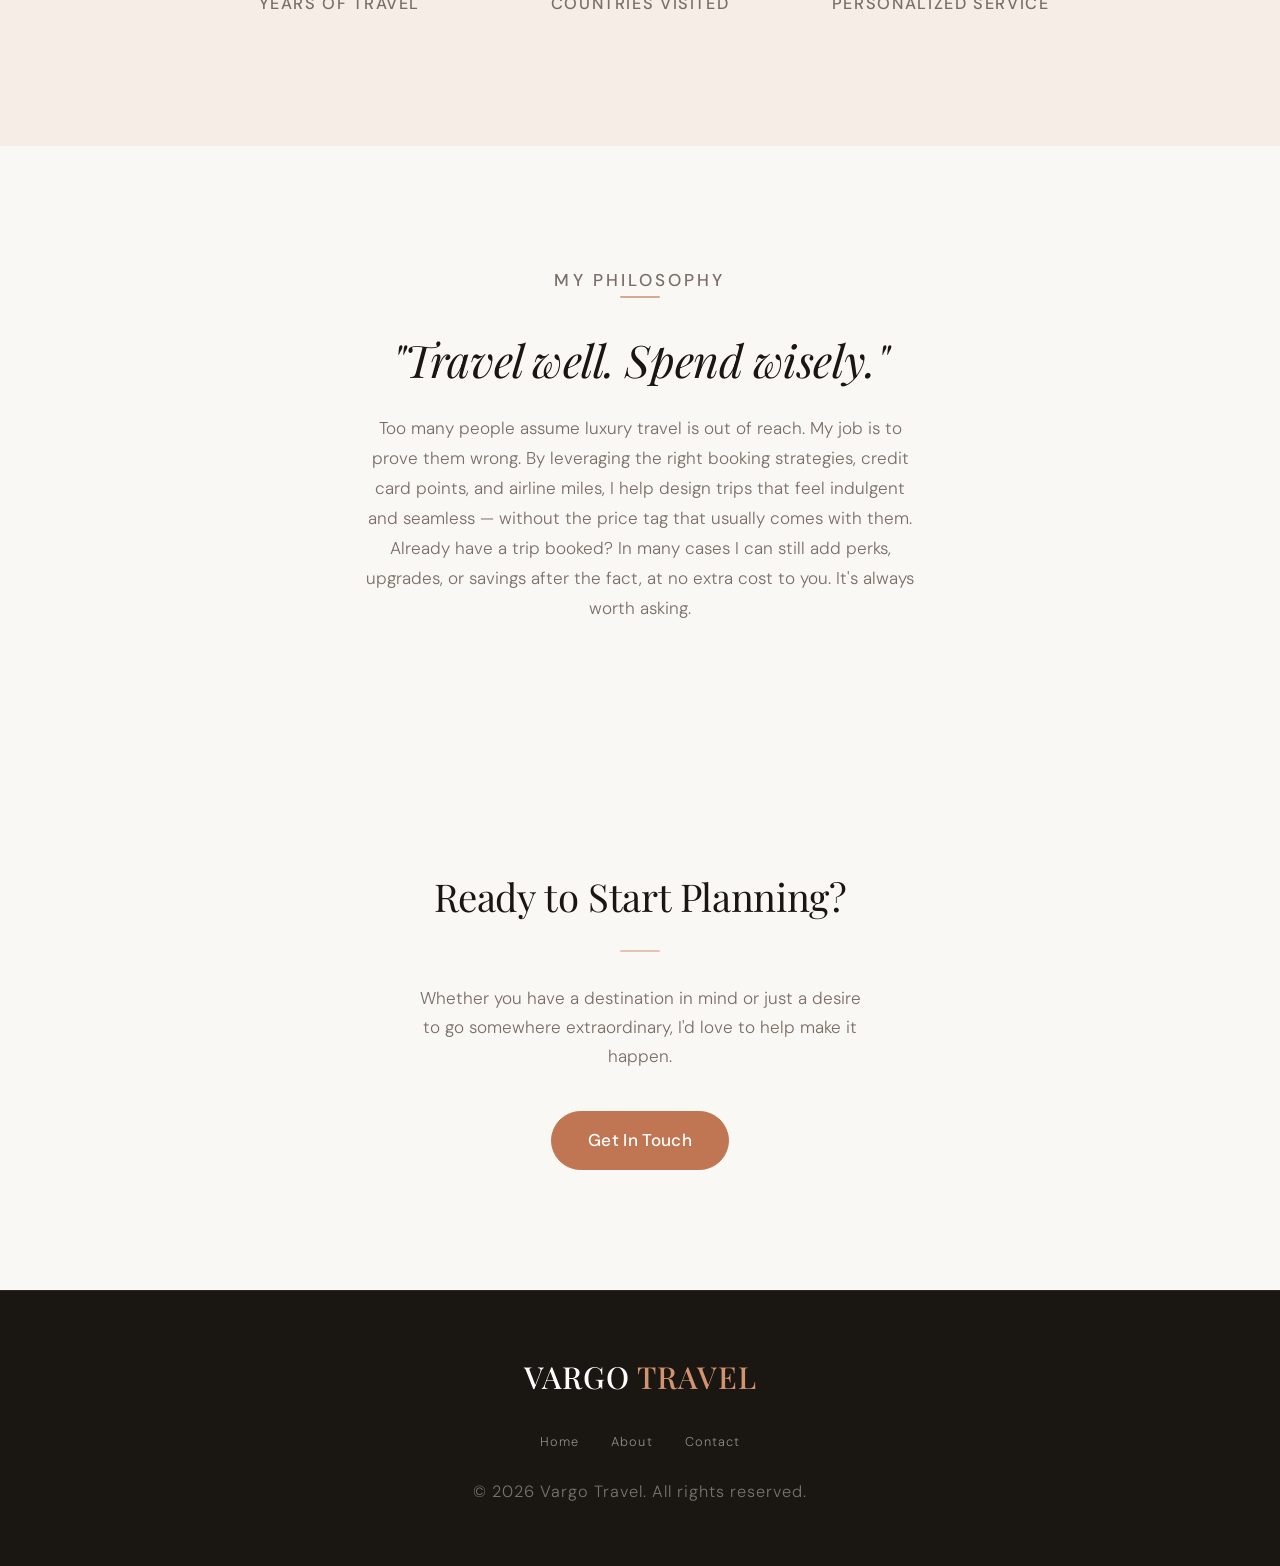
==== commit e8fa6011: "tweak" ====
--- a/about.html
+++ b/about.html
@@ -32,7 +32,7 @@
       <p class="eyebrow">Certified Travel Advisor</p>
       <h2>Thirty Years of the World, At Your Service</h2>
       <p>I'm Michael Vargo, a certified travel advisor who has spent three decades exploring the world firsthand. From the beaches of Hawaii to the luxury lodges of Africa, I've experienced the destinations I recommend — and that makes all the difference.</p>
-      <p>My specialty is helping people travel better than they ever imagined possible, using the tools already in their wallets. Points, miles, and smart cash strategies can unlock first-class seats, five-star hotels, and once-in-a-lifetime experiences for a fraction of the retail price.</p>
+      <p>My specialty is helping people travel better than they ever imagined possible, using the tools already in their wallets. Smart cash strategies, points, and miles can unlock first-class seats, five-star hotels, and once-in-a-lifetime experiences for a fraction of the retail price.</p>
       <p>When you work with me, you're not working with someone reading from a brochure. You're working with someone who has been there.</p>
       <a href="https://vargotravel.substack.com" class="btn btn-solid" target="_blank">Join my mailing list</a>
 
@@ -66,7 +66,7 @@
     <p class="eyebrow">My Philosophy</p>
     <div class="gold-divider"></div>
     <h2>"Travel well. Spend wisely."</h2>
-    <p>Too many people assume luxury travel is out of reach. My job is to prove them wrong. By leveraging the right credit card points, airline miles, and booking strategies, I help design trips that feel indulgent and seamless — without the price tag that usually comes with them.</p>
+    <p>Too many people assume luxury travel is out of reach. My job is to prove them wrong. By leveraging the right booking strategies, credit card points, and airline miles, I help design trips that feel indulgent and seamless — without the price tag that usually comes with them.</p>
     <p>Already have a trip booked? In many cases I can still add perks, upgrades, or savings after the fact, at no extra cost to you. It's always worth asking.</p>
   </section>
 
